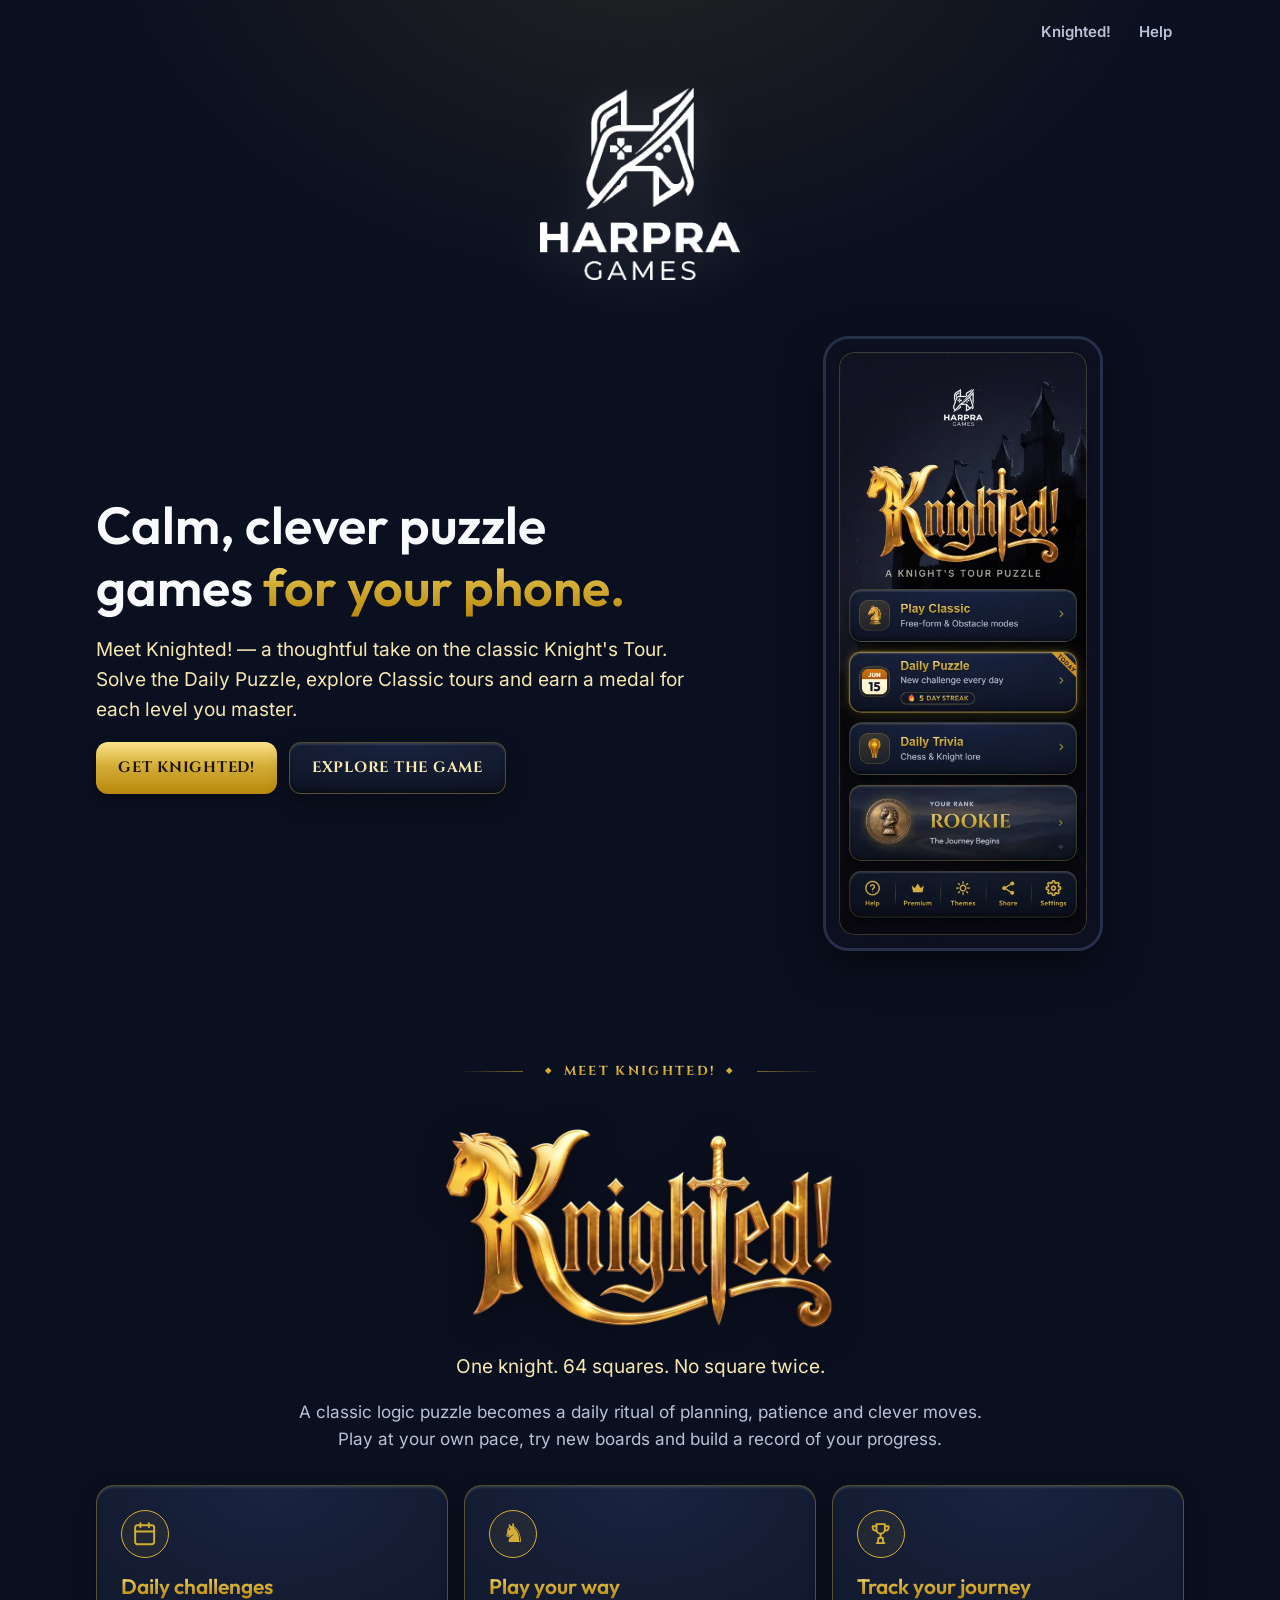
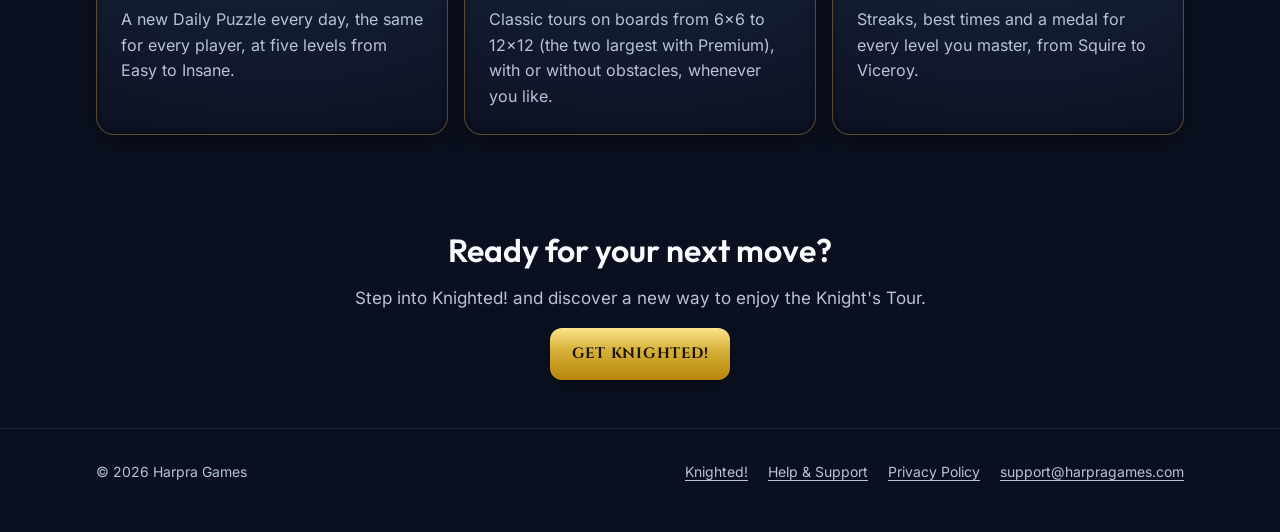
==== index.html @ 3e3107da "Polish: line icons instead of medal art; aligned steps, Viceroy medal; 'Coming soon to'; roomier Pre" ====
<!doctype html>
<html lang="en">
<head>
<meta charset="utf-8">
<meta name="viewport" content="width=device-width, initial-scale=1">
<title>Harpra Games — Calm, Clever Puzzle Games</title>
<meta name="description" content="Thoughtful puzzle games for your phone from Harpra Games, including Knighted!, a modern take on the classic Knight's Tour.">
<link rel="icon" href="/brand/harpra-icon-32.png" type="image/png" sizes="32x32">
<link rel="apple-touch-icon" href="/brand/harpra-icon-180.png">
<link rel="preload" href="/fonts/outfit-600-normal-latin.woff2" as="font" type="font/woff2" crossorigin>
<link rel="stylesheet" href="/site.css">
</head>
<body>
<header class="site-header">
    <div class="wrap header-home">
        <!-- No brand link here: the studio logo is the first thing on the page. -->
        <nav class="site-nav" aria-label="Main"><a href="/getknighted">Knighted!</a><a href="/knighted/support">Help</a></nav>
    </div>
</header>

<main>
    <!-- The Harpra Games logo, centred at the top as the app's splash shows
         it: fading up from 80% with a soft white glow (owner, 2026-10-24). -->
    <div class="studio-logo-wrap"><img class="studio-logo" src="/brand/harpra-logo.png" alt="Harpra Games" width="220" height="212"></div>

    <!-- ── Hero: the studio's promise, and its game ──────────────────── -->
    <section class="hero">
        <div class="wrap">
            <div class="hero-copy fade-up">
                <h1>Calm, clever puzzle games <span class="gold">for your phone.</span></h1>
                <p class="lede">Meet Knighted! — a thoughtful take on the classic Knight's Tour. Solve the Daily Puzzle, explore Classic tours and earn a medal for each level you master.</p>
                <div class="btn-row">
                    <a class="btn btn-primary" data-count="home-get-knighted" href="/getknighted">Get Knighted!</a>
                    <a class="btn btn-secondary" data-count="home-explore" href="/getknighted#game">Explore the game</a>
                </div>
            </div>
            <div class="hero-art">
                <img class="shot" src="/knighted/shots/shot-home.webp" alt="The Knighted! home screen: Play Classic, Daily Puzzle and Daily Trivia" width="480" height="1066">
            </div>
        </div>
    </section>

    <!-- ── The featured game ─────────────────────────────────────────── -->
    <section class="section" aria-labelledby="h-meet">
        <div class="wrap center">
            <h2 class="band" id="h-meet"><span>Meet Knighted!</span></h2>
            <img class="wordmark" src="/knighted/knighted-logo.webp" alt="Knighted!" width="420" height="232" loading="lazy">
            <p class="lede measure">One knight. 64 squares. No square twice.</p>
            <p class="measure muted">A classic logic puzzle becomes a daily ritual of planning, patience and clever moves. Play at your own pace, try new boards and build a record of your progress.</p>
            <div class="grid grid-3" style="margin-top: var(--s5); text-align: left;">
                <div class="card"><span class="perk-ico card-ico" aria-hidden="true"><svg viewBox="0 0 24 24"><rect x="3" y="4" width="18" height="18" rx="2" ry="2"/><line x1="16" y1="2" x2="16" y2="6"/><line x1="8" y1="2" x2="8" y2="6"/><line x1="3" y1="10" x2="21" y2="10"/></svg></span><h3 class="gold">Daily challenges</h3><p>A new Daily Puzzle every day, the same for every player, at five levels from Easy to Insane.</p></div>
                <div class="card"><span class="perk-ico card-ico glyph" aria-hidden="true">&#x265E;&#xFE0E;</span><h3 class="gold">Play your way</h3><p>Classic tours on boards from 6×6 to 12×12 (the two largest with Premium), with or without obstacles, whenever you like.</p></div>
                <div class="card"><span class="perk-ico card-ico" aria-hidden="true"><svg viewBox="0 0 24 24"><path d="M8 3h8v5a4 4 0 0 1-8 0z"/><path d="M8 5H4.5a3 3 0 0 0 3.6 4M16 5h3.5a3 3 0 0 1-3.6 4M12 12v4M8.5 21h7M10 16h4l.6 5H9.4z"/></svg></span><h3 class="gold">Track your journey</h3><p>Streaks, best times and a medal for every level you master, from Squire to Viceroy.</p></div>
            </div>
        </div>
    </section>

    <!-- ── Closing ───────────────────────────────────────────────────── -->
    <section class="section center" aria-labelledby="h-next">
        <div class="wrap">
            <h2 id="h-next">Ready for your next move?</h2>
            <p class="muted measure">Step into Knighted! and discover a new way to enjoy the Knight's Tour.</p>
            <div class="btn-row" style="justify-content: center;"><a class="btn btn-primary" data-count="home-get-knighted-bottom" href="/getknighted">Get Knighted!</a></div>
        </div>
    </section>
</main>

<footer class="site-footer">
    <div class="wrap">
        <span>© 2026 Harpra Games</span>
        <nav aria-label="Footer"><a href="/getknighted">Knighted!</a><a href="/knighted/support">Help &amp; Support</a><a href="/knighted/privacy">Privacy Policy</a><a href="mailto:support@harpragames.com">support@harpragames.com</a></nav>
    </div>
</footer>
<script src="/analytics.js"></script>
</body>
</html>
---- site.css ----
/* Harpra Games site — one stylesheet for every page.
 *
 * THE APP IS THE SOURCE OF TRUTH. Every token below was read off the running
 * Knighted! app (Royal Night theme, 2026-10-25): the navy, the gold metal
 * gradient its titles are lettered in, the Cinzel capitals of its section
 * bands, the pillow-faced cards with a thin gold edge, the gold Upgrade
 * button. Change the app's look and these follow; do not invent new ones.
 * Fonts are self-hosted (site/fonts, copied from public/fonts); nothing is
 * fetched from another site.
 */
@font-face { font-family: 'Inter';  src: url('/fonts/inter-400-normal-latin.woff2') format('woff2');  font-weight: 400; font-display: swap; }
@font-face { font-family: 'Inter';  src: url('/fonts/inter-600-normal-latin.woff2') format('woff2');  font-weight: 600; font-display: swap; }
@font-face { font-family: 'Outfit'; src: url('/fonts/outfit-600-normal-latin.woff2') format('woff2'); font-weight: 600; font-display: swap; }
@font-face { font-family: 'Cinzel'; src: url('/fonts/cinzel-700-normal-latin.woff2') format('woff2'); font-weight: 700; font-display: swap; }
@font-face { font-family: 'Allura'; src: url('/fonts/allura-400-normal-latin.woff2') format('woff2'); font-weight: 400; font-display: swap; }  /* the app's script captions */

:root {
    /* colour -- the app's dark theme */
    --color-background: #0b1020;                 /* --bg-color */
    --color-surface: radial-gradient(130% 120% at 50% 0%, #1a2340 0%, #121a2e 55%, #0b1020 100%); /* --pill-face */
    --color-surface-flat: #121a2e;
    --color-surface-raised: #1a2340;
    --color-primary: #d4af37;                    /* --accent-gold */
    --color-primary-hover: #fce38a;
    --gold-gradient: linear-gradient(180deg, #fce38a 0%, #d4af37 45%, #b8860b 100%); /* --logo-gradient */
    --color-text-primary: #f8fafc;
    --color-text-secondary: #b9c2d6;             /* --text-secondary */
    --color-text-cream: #f7e7b2;                 /* --text-primary (the app's warm lede colour) */
    --color-ink-on-gold: #1c1403;                /* --premium-buy-ink */
    --color-border: rgba(255, 255, 255, 0.08);
    --color-border-accent: rgba(212, 175, 55, 0.35); /* --home2-card-border */
    --color-focus: #fce38a;
    /* type */
    --font-body: 'Inter', system-ui, -apple-system, 'Segoe UI', Roboto, sans-serif;
    --font-head: 'Outfit', 'Inter', system-ui, sans-serif;
    --font-label: 'Cinzel', Georgia, serif;
    /* shape */
    --radius-card: 18px;
    --radius-panel: 16px;
    --radius-button: 12px;
    --shadow-card: inset 0 2px 2px rgba(255, 255, 255, 0.12), inset 0 -3px 5px rgba(0, 0, 0, 0.35), 0 8px 22px rgba(0, 0, 0, 0.35);
    --shadow-shot: 0 16px 40px rgba(0, 0, 0, 0.5);
    /* space (multiples of 4/8) */
    --s1: 4px; --s2: 8px; --s3: 16px; --s4: 24px; --s5: 32px; --s6: 48px; --s7: 64px; --s8: 96px;
    --content: 1120px;
    color-scheme: dark;
}

* { box-sizing: border-box; }
html { -webkit-text-size-adjust: 100%; }
html, body { margin: 0; }
body {
    background:
        radial-gradient(60% 34rem at 50% -6rem, rgba(212, 175, 55, 0.12), transparent 70%),
        var(--color-background);
    color: var(--color-text-primary);
    font: 400 17px/1.6 var(--font-body);
    min-height: 100vh;
    display: flex; flex-direction: column;
    overflow-x: clip;
}
img { max-width: 100%; height: auto; }
a { color: var(--color-primary-hover); text-underline-offset: 3px; }
a:hover { color: #fff3c4; }
:focus-visible { outline: 2px solid var(--color-focus); outline-offset: 3px; border-radius: 4px; }
.wrap { width: 100%; max-width: var(--content); margin: 0 auto; padding: 0 16px; }
.sr-only { position: absolute; width: 1px; height: 1px; overflow: hidden; clip: rect(0 0 0 0); white-space: nowrap; }
.hidden { display: none !important; }

/* ── Type ─────────────────────────────────────────────────────────────── */
h1, h2, h3 { font-family: var(--font-head); font-weight: 600; line-height: 1.2; margin: 0 0 var(--s3); }
h1 { font-size: clamp(32px, 7vw, 52px); }
h2 { font-size: clamp(24px, 4.6vw, 32px); }
h3 { font-size: clamp(18px, 3.4vw, 21px); }
p { margin: 0 0 var(--s3); }
.lede { font-size: clamp(17px, 2.6vw, 19px); color: var(--color-text-cream); }
.muted { color: var(--color-text-secondary); }
.small { font-size: 15px; }
/* Gold metal lettering, as the app's titles (background-clip: text). */
.gold { background: var(--gold-gradient); -webkit-background-clip: text; background-clip: text; color: transparent; -webkit-text-fill-color: transparent; }
/* The app's section band: Cinzel capitals between diamonds (— ◆ TEXT ◆ —). */
.band {
    display: flex; align-items: center; justify-content: center; gap: 12px;
    font: 700 13px/1.3 var(--font-label); letter-spacing: 0.18em; text-transform: uppercase;
    margin: 0 0 var(--s4);
}
.band span { background: var(--gold-gradient); -webkit-background-clip: text; background-clip: text; color: transparent; white-space: nowrap; }
.band::before, .band::after { content: ""; height: 1px; flex: 0 1 64px; min-width: 0; background: linear-gradient(90deg, transparent, rgba(212, 175, 55, 0.55)); }
.band::after { transform: scaleX(-1); }
.band span::before, .band span::after { content: "◆"; font-size: 8px; padding: 0 10px; vertical-align: 2px; }
.band.left { justify-content: flex-start; }
.band.left::before { display: none; }

/* ── Buttons ──────────────────────────────────────────────────────────── */
.btn {
    display: inline-flex; align-items: center; justify-content: center; gap: 10px;
    min-height: 52px; padding: 12px 22px; border-radius: var(--radius-button);
    font: 700 15px/1.2 var(--font-label); letter-spacing: 0.05em; text-transform: uppercase;
    text-decoration: none; cursor: pointer; transition: filter 0.15s ease, transform 0.15s ease, border-color 0.15s ease;
}
.btn-primary { background: var(--gold-gradient); color: var(--color-ink-on-gold); box-shadow: 0 3px 12px rgba(0, 0, 0, 0.4); }
.btn-primary:hover { color: var(--color-ink-on-gold); filter: brightness(1.07); }
.btn-primary:active { transform: translateY(1px); filter: brightness(0.95); }
.btn-secondary { background: var(--color-surface); color: var(--color-text-cream); border: 1px solid var(--color-border-accent); box-shadow: var(--shadow-card); }
.btn-secondary:hover { color: #fff3c4; border-color: rgba(212, 175, 55, 0.7); }
.btn-row { display: flex; flex-wrap: wrap; gap: 12px; }
.store-note { font-size: 14px; color: var(--color-text-secondary); margin: 10px 0 0; }

/* ── Header and footer ────────────────────────────────────────────────── */
.site-header .wrap { display: flex; align-items: center; justify-content: space-between; gap: 16px; min-height: 64px; }
.brand { display: inline-flex; align-items: center; gap: 10px; text-decoration: none; color: var(--color-text-primary); }
.brand img { width: 30px; height: 30px; border-radius: 7px; }
.brand span { font: 600 15px/1 var(--font-head); letter-spacing: 0.14em; text-transform: uppercase; }
.site-nav { display: flex; gap: 4px; }
.site-nav a { padding: 10px 12px; border-radius: 10px; color: var(--color-text-secondary); text-decoration: none; font-weight: 600; font-size: 15px; }
.site-nav a:hover, .site-nav a[aria-current="page"] { color: var(--color-text-cream); background: rgba(255, 255, 255, 0.04); }
.site-footer { margin-top: auto; border-top: 1px solid var(--color-border); padding: var(--s5) 0 var(--s6); font-size: 14px; color: var(--color-text-secondary); }
.site-footer .wrap { display: flex; flex-wrap: wrap; gap: 12px 28px; align-items: center; justify-content: space-between; }
.site-footer nav { display: flex; flex-wrap: wrap; gap: 8px 20px; }
.site-footer a { color: var(--color-text-secondary); }
.site-footer a:hover { color: var(--color-text-cream); }

/* ── Sections ─────────────────────────────────────────────────────────── */
main { flex: 1; }
.section { padding: var(--s6) 0; }
.section-tight { padding: var(--s5) 0; }
.center { text-align: center; }
.measure { max-width: 64ch; margin-left: auto; margin-right: auto; }

/* Hero: text and the app side by side on wide screens, stacked on phones. */
.hero { padding: var(--s5) 0 var(--s6); }
.hero .wrap { display: grid; gap: var(--s5); align-items: center; }
.hero-copy { text-align: center; }
.hero-copy .btn-row { justify-content: center; }
.hero-art { display: flex; justify-content: center; }
@media (min-width: 880px) {
    .hero { padding: var(--s6) 0 var(--s7); }
    .hero .wrap { grid-template-columns: 1.15fr 0.85fr; gap: var(--s6); }
    .hero-copy { text-align: left; }
    .hero-copy .btn-row { justify-content: flex-start; }
}
.eyebrow { font: 700 13px/1.3 var(--font-label); letter-spacing: 0.2em; text-transform: uppercase; color: var(--color-primary); margin: 0 0 var(--s3); }
.wordmark { display: block; width: min(100%, 420px); height: auto; margin: 0 auto var(--s3); filter: drop-shadow(0 6px 18px rgba(0, 0, 0, 0.45)); }
@media (min-width: 880px) { .hero-copy .wordmark { margin-left: 0; } }

/* Home: the Harpra Games logo as the app's splash shows it (index.html #splash-logo). */
.studio-logo-wrap { text-align: center; padding: var(--s4) 16px 0; }
.studio-logo {
    display: inline-block; width: 200px; max-width: 52vw; height: auto;
    filter: drop-shadow(0 10px 25px rgba(255, 255, 255, 0.15));
    animation: studio-in 1.2s cubic-bezier(0.25, 1, 0.5, 1) both;
}
@keyframes studio-in { from { opacity: 0; transform: scale(0.8); } to { opacity: 1; transform: none; } }

/* A screenshot from the app, in a quiet phone-shaped frame. */
.shot { display: block; border-radius: 26px; border: 3px solid #26304a; box-shadow: var(--shadow-shot); background: #0b1020; }
.hero-art .shot { width: min(78vw, 320px); }
@media (min-width: 880px) { .hero-art .shot { width: 280px; } }
.site-header .header-home { justify-content: flex-end; }

/* Cards: the app's pillow face with a thin gold edge. */
.card { background: var(--color-surface); border: 1px solid var(--color-border-accent); border-radius: var(--radius-card); box-shadow: var(--shadow-card); padding: var(--s4); }
.grid { display: grid; gap: var(--s3); }
@media (min-width: 720px) { .grid-2 { grid-template-columns: repeat(2, 1fr); } .grid-3 { grid-template-columns: repeat(3, 1fr); } .grid-4 { grid-template-columns: repeat(4, 1fr); } }
.card h3 { margin-bottom: var(--s2); }
.card p { color: var(--color-text-secondary); margin: 0; font-size: 16px; }
/* Card icons: the app's gold-ringed line icons (as on its Premium tiles), not medal art. */
.card .card-ico { margin-bottom: var(--s3); }
.perk-ico.glyph { font: 26px/1 sans-serif; padding-bottom: 2px; }

/* The swipeable row of screenshots. */
.gallery {
    display: flex; gap: 20px; overflow-x: auto; scroll-snap-type: x mandatory; overscroll-behavior-x: contain;
    padding: 8px 16px 20px; margin: 0 -16px; scrollbar-width: thin; scrollbar-color: rgba(212, 175, 55, 0.4) transparent;
}
.gallery figure { flex: 0 0 min(64vw, 230px); margin: 0; scroll-snap-align: center; }
.gallery figcaption { margin-top: 12px; font-size: 15px; color: var(--color-text-secondary); text-align: center; }
.gallery figcaption strong { display: block; color: var(--color-text-cream); font-weight: 600; }
.gallery-hint { text-align: center; font-size: 14px; color: var(--color-text-secondary); margin: 0; }
/* Wide screens: all six in one row, no scrolling. */
@media (min-width: 1100px) { .gallery { display: grid; grid-template-columns: repeat(6, 1fr); gap: 16px; overflow: visible; margin: 0; padding: 8px 0 20px; } .gallery-hint { display: none; } }

/* How it works: three steps, each with a real board. */
.steps { counter-reset: step; }
.step { text-align: center; }
/* Every step picture sits in the same frame, so the three headings line up. */
.step-art { height: clamp(220px, 72vw, 280px); display: flex; align-items: center; justify-content: center; margin-bottom: var(--s3); }
.step-art img { height: 100%; width: auto; aspect-ratio: 1; border-radius: 14px; box-shadow: var(--shadow-shot); display: block; }
.step-art img.step-medal { height: 80%; border-radius: 0; box-shadow: none; filter: drop-shadow(0 10px 22px rgba(0, 0, 0, 0.55)); }
.step h3::before { counter-increment: step; content: counter(step); display: inline-grid; place-items: center; width: 30px; height: 30px; margin-right: 10px; border-radius: 50%; font: 700 15px/1 var(--font-label); color: var(--color-ink-on-gold); background: var(--gold-gradient); vertical-align: 3px; }

/* Medals: the app's art, one per level. */
.medals { display: grid; grid-template-columns: repeat(5, 1fr); gap: var(--s2); list-style: none; padding: 0; margin: 0 auto; max-width: 760px; }
.medals li { text-align: center; }
/* Every medal in the same square box, so the names line up whatever the art's shape. */
.medals img { width: 100%; max-width: 104px; aspect-ratio: 1; object-fit: contain; filter: drop-shadow(0 6px 14px rgba(0, 0, 0, 0.5)); }
.medals strong { display: block; font: 700 clamp(11px, 2.4vw, 15px)/1.2 var(--font-label); letter-spacing: 0.04em; color: var(--color-text-cream); margin-top: 6px; }
.medals span { display: block; font-size: clamp(11px, 2.4vw, 14px); color: var(--color-text-secondary); }
.medals .prem { color: var(--color-primary); font-size: 11px; font-weight: 600; letter-spacing: 0.08em; text-transform: uppercase; }

/* Themes: the same board in all eight. */
.themes { list-style: none; padding: 0; margin: 0; display: grid; grid-template-columns: repeat(2, 1fr); gap: var(--s3); }
@media (min-width: 640px) { .themes { grid-template-columns: repeat(4, 1fr); } }
.themes li { position: relative; text-align: center; }
.themes img { display: block; width: 100%; border-radius: 12px; box-shadow: 0 8px 22px rgba(0, 0, 0, 0.45); }
.themes span { display: block; margin-top: 8px; font-size: 14px; color: var(--color-text-secondary); }
.themes li.pro::after {
    content: "PREMIUM"; position: absolute; top: 6px; right: 6px; padding: 2px 7px; border-radius: 6px;
    font: 700 10px/1.6 var(--font-body); letter-spacing: 0.12em; color: var(--color-ink-on-gold); background: var(--gold-gradient);
}

/* Premium: the app's Premium screen (style.css .premium-*): the wordmark with
   a script caption, the lede, YOURS FOREVER, a sunken well of perk tiles
   (gold-ringed line icons, Cinzel titles, hairlines between columns) and the
   one-time-purchase card. */
.premium-screen { max-width: 860px; margin: 0 auto; padding: var(--s6) var(--s3) var(--s5); text-align: center; }
.premium-head img { width: min(60vw, 240px); height: auto; display: block; margin: 0 auto; filter: drop-shadow(0 6px 16px rgba(0, 0, 0, 0.45)); }
.script-caption { display: flex; align-items: center; justify-content: center; gap: 10px; margin: 0 0 var(--s4); font-weight: 400; }
.script-caption::before, .script-caption::after { content: ""; height: 1px; width: 44px; background: linear-gradient(90deg, transparent, rgba(212, 175, 55, 0.6)); }
.script-caption::after { transform: scaleX(-1); }
.script-caption .script {
    font: 400 clamp(32px, 7vw, 40px)/1.15 'Allura', cursive;
    background: var(--gold-gradient); -webkit-background-clip: text; background-clip: text; color: transparent;
    padding: 0 6px;
}
.script-caption .script::before, .script-caption .script::after { content: "◆"; font: 9px/1 var(--font-body); vertical-align: 6px; padding: 0 8px; }
/* .premium-screen is also a .card, whose generic "p { margin: 0; grey }" rule would
   otherwise flatten this spacing and colour. */
.premium-screen .premium-lede { font: 600 clamp(18px, 3.4vw, 21px)/1.3 var(--font-head); color: var(--color-text-cream); margin: 0 0 var(--s3); }
.premium-screen .premium-forever { margin: 0 0 var(--s5); }
.perk-grid {
    list-style: none; margin: 0 0 var(--s5); padding: 18px 8px;
    display: grid; grid-template-columns: repeat(2, 1fr); row-gap: 22px;
    background: rgba(247, 231, 178, 0.06); border: 1px solid rgba(247, 231, 178, 0.38); border-radius: 16px;
}
@media (min-width: 360px) { .perk-grid { grid-template-columns: repeat(3, 1fr); padding: 18px 2px; } .perk-grid li { padding: 0 6px; } .perk-grid strong { font-size: 12px; } .perk-grid li > span:last-child { font-size: 12.5px; } }
@media (min-width: 760px) { .perk-grid { grid-template-columns: repeat(4, 1fr); padding: 22px 8px; } .perk-grid li { padding: 0 10px; } .perk-grid strong { font-size: 13px; } .perk-grid li > span:last-child { font-size: 13px; } }
.perk-grid li { display: flex; flex-direction: column; align-items: center; gap: 6px; padding: 0 10px; }
@media (min-width: 760px) { .perk-grid li:not(:nth-child(4n)) { border-right: 1px solid rgba(212, 175, 55, 0.18); } }
.perk-ico {
    display: grid; place-items: center; width: 48px; height: 48px; border-radius: 50%;
    border: 1.5px solid var(--color-primary); color: var(--color-primary); background: rgba(212, 175, 55, 0.07);
}
.perk-ico svg { width: 55%; height: 55%; fill: none; stroke: currentColor; stroke-width: 1.8; stroke-linecap: round; stroke-linejoin: round; }
.perk-ico svg.fill { fill: currentColor; stroke-width: 1; }
.perk-grid strong { font: 700 13px/1.25 var(--font-label); letter-spacing: 0.02em; color: var(--color-text-cream); min-height: 2.5em; display: flex; align-items: flex-start; justify-content: center; }
.perk-grid li > span:last-child { font-size: 13px; line-height: 1.35; color: var(--color-text-secondary); }
.premium-offer { max-width: 560px; margin: 0 auto var(--s4); padding: var(--s3) var(--s4); border-radius: 16px; border: 1px solid rgba(212, 175, 55, 0.32); background: rgba(255, 255, 255, 0.035); }
.premium-offer p { margin: 0; color: var(--color-text-secondary); font-size: 15px; }
.premium-offer .offer-head { display: flex; align-items: center; justify-content: center; gap: 12px; margin-bottom: 8px; }
.premium-offer .offer-head::before, .premium-offer .offer-head::after { content: ""; height: 1px; width: 28px; background: rgba(212, 175, 55, 0.6); }
.premium-offer .offer-head span { font: 700 15px/1.3 var(--font-label); letter-spacing: 0.08em; text-transform: uppercase; background: var(--gold-gradient); -webkit-background-clip: text; background-clip: text; color: transparent; }
.premium-screen .premium-free { margin: 0; font-size: 14px; color: var(--color-text-secondary); }

/* Store badges. Google Play: Google's official badge, unaltered
   (knighted/google-play-badge.svg, from its Partner Marketing Hub; at least
   28px tall, on a plain background). App Store: Apple allows its badge only
   once the app is live, so until then a plain button of the same size and
   shape says "Coming soon" -- no Apple artwork. */
.store-badge { display: inline-block; line-height: 0; border-radius: 9px; }
.store-badge img { height: 56px; width: auto; }
.store-soon {
    display: inline-flex; flex-direction: column-reverse; justify-content: center; align-items: flex-start;
    height: 56px; padding: 0 18px; border-radius: 9px; border: 1px solid #a6a6a6; background: #000;
    color: #c9c9c9; font: 600 11px/1.2 var(--font-body); letter-spacing: 0.06em; text-transform: uppercase; text-decoration: none;
}
.store-soon span { color: #fff; font: 600 21px/1.15 var(--font-body); letter-spacing: 0; text-transform: none; }
.is-soon { cursor: default; pointer-events: none; opacity: 0.8; }
.btn-row:has(.store-badge) { align-items: center; }
.site-footer .legal { flex-basis: 100%; margin: 0; font-size: 12px; color: #8a93a8; }

/* The iPhone "coming soon" panel (store chooser, until the App Store link exists). */
.soon-panel { margin: 0 auto; max-width: 460px; padding: var(--s4); text-align: center; }
.hero-copy .soon-panel { margin-left: auto; margin-right: auto; }
@media (min-width: 880px) { .hero-copy .soon-panel { margin-left: 0; } }
.soon-panel .soon-title { font: 600 clamp(24px, 5vw, 30px)/1.2 var(--font-head); margin: 4px 0 8px; }
.soon-panel p { color: var(--color-text-secondary); margin: 0 0 12px; }
.soon-panel .soon-android { font-size: 15px; margin: 0; }

/* Long-form pages (Help, Privacy): reading comfort first. */
.doc { max-width: 72ch; margin: 0 auto; padding: var(--s5) 16px var(--s6); }
.doc .doc-head { text-align: center; margin-bottom: var(--s5); }
.doc .doc-head img { width: 200px; margin: 0 auto var(--s3); display: block; }
.doc h2 { font-size: clamp(20px, 3.6vw, 24px); margin-top: var(--s5); }
.doc p, .doc li { color: #e2e8f0; }
.doc .meta { color: var(--color-text-secondary); font-size: 15px; }
.doc .band { font-size: 13px; margin-top: 0; }
.doc ul { padding-left: 1.2em; }
.doc li { margin-bottom: 6px; }

/* Help: How to play, with the app's Knight Move diagram (Guide, .gd-board;
   dark-theme colours: --diagram-ground, --square-light/-dark, --played-bg,
   --diagram-move-ink, the gold L). */
.howto { margin-bottom: var(--s5); padding: var(--s4) var(--s3); }
.howto-grid { display: grid; gap: var(--s4); align-items: center; }
@media (min-width: 620px) { .howto-grid { grid-template-columns: 220px 1fr; } }
.knight-demo { width: 100%; max-width: 220px; margin: 0 auto; display: block; border-radius: 10px; overflow: hidden; }
.kd-ground { fill: #0b1020; }
.kd-light rect { fill: rgba(255, 255, 255, 0.08); }
.kd-dark rect { fill: rgba(0, 0, 0, 0.2); }
.kd-played { fill: #484CD8; }
.kd-num text { fill: #22c55e; font: 800 9px var(--font-head); text-anchor: middle; dominant-baseline: central; }
.kd-path { fill: none; stroke: var(--color-primary); stroke-width: 2.6; stroke-linecap: round; stroke-linejoin: round; stroke-dasharray: 38; }
.kd-tip { fill: var(--color-primary); }
.kd-knight { fill: #fce38a; font-size: 20px; text-anchor: middle; dominant-baseline: central; font-family: sans-serif; }
@media (prefers-reduced-motion: no-preference) {
    /* One 5 s loop: the L draws itself, then the knight jumps along it to a
       green square, rests, and goes home. */
    .kd-path { animation: kd-draw 5s ease-in-out infinite; }
    .kd-tip { animation: kd-tip 5s ease-in-out infinite; }
    .kd-knight { animation: kd-jump 5s ease-in-out infinite; }
}
@keyframes kd-draw { 0%, 4% { stroke-dashoffset: 38; } 22%, 86% { stroke-dashoffset: 0; } 94%, 100% { stroke-dashoffset: 38; } }
@keyframes kd-tip { 0%, 20% { opacity: 0; } 26%, 86% { opacity: 1; } 94%, 100% { opacity: 0; } }
@keyframes kd-jump {
    0%, 30% { transform: translate(0, 0); }
    48% { transform: translate(0, -40px); }
    58%, 86% { transform: translate(20px, -40px); }
    94%, 100% { transform: translate(0, 0); }
}
.howto-tiles { list-style: none; padding: 0; margin: 0; display: grid; gap: 14px; }
.howto-tiles li { color: var(--color-text-secondary); font-size: 16px; }
.howto-tiles strong { display: block; font: 700 13px/1.4 var(--font-label); letter-spacing: 0.14em; text-transform: uppercase; color: var(--color-primary); }
.howto-tiles b { color: var(--color-text-cream); }

/* FAQ accordions (native <details>: keyboard and touch for free). */
.faq-group { margin-bottom: var(--s5); }
.faq-group > h2 { font: 700 14px/1.3 var(--font-label); letter-spacing: 0.16em; text-transform: uppercase; color: var(--color-primary); margin: 0 0 var(--s3); }
.faq details { border: 1px solid var(--color-border-accent); border-radius: var(--radius-panel); background: var(--color-surface); margin-bottom: 10px; }
.faq summary { cursor: pointer; list-style: none; padding: 16px 48px 16px 18px; font-weight: 600; color: var(--color-text-cream); position: relative; }
.faq summary::-webkit-details-marker { display: none; }
.faq summary::after { content: "+"; position: absolute; right: 18px; top: 50%; transform: translateY(-50%); font: 600 22px/1 var(--font-head); color: var(--color-primary); }
.faq details[open] summary::after { content: "–"; }
.faq .answer { padding: 0 18px 16px; }
.faq .answer p { color: var(--color-text-secondary); font-size: 16px; }
.faq .answer p:last-child { margin-bottom: 0; }
.callout { border-left: 3px solid var(--color-primary); padding: 4px 0 4px 14px; color: var(--color-text-cream) !important; }

/* ── Motion: subtle, and none for anyone who asks for none ───────────── */
.fade-up { animation: fade-up 0.8s ease both; }
@keyframes fade-up { from { opacity: 0; transform: translateY(10px); } to { opacity: 1; transform: none; } }
@media (prefers-reduced-motion: reduce) { *, *::before, *::after { animation: none !important; transition: none !important; } }
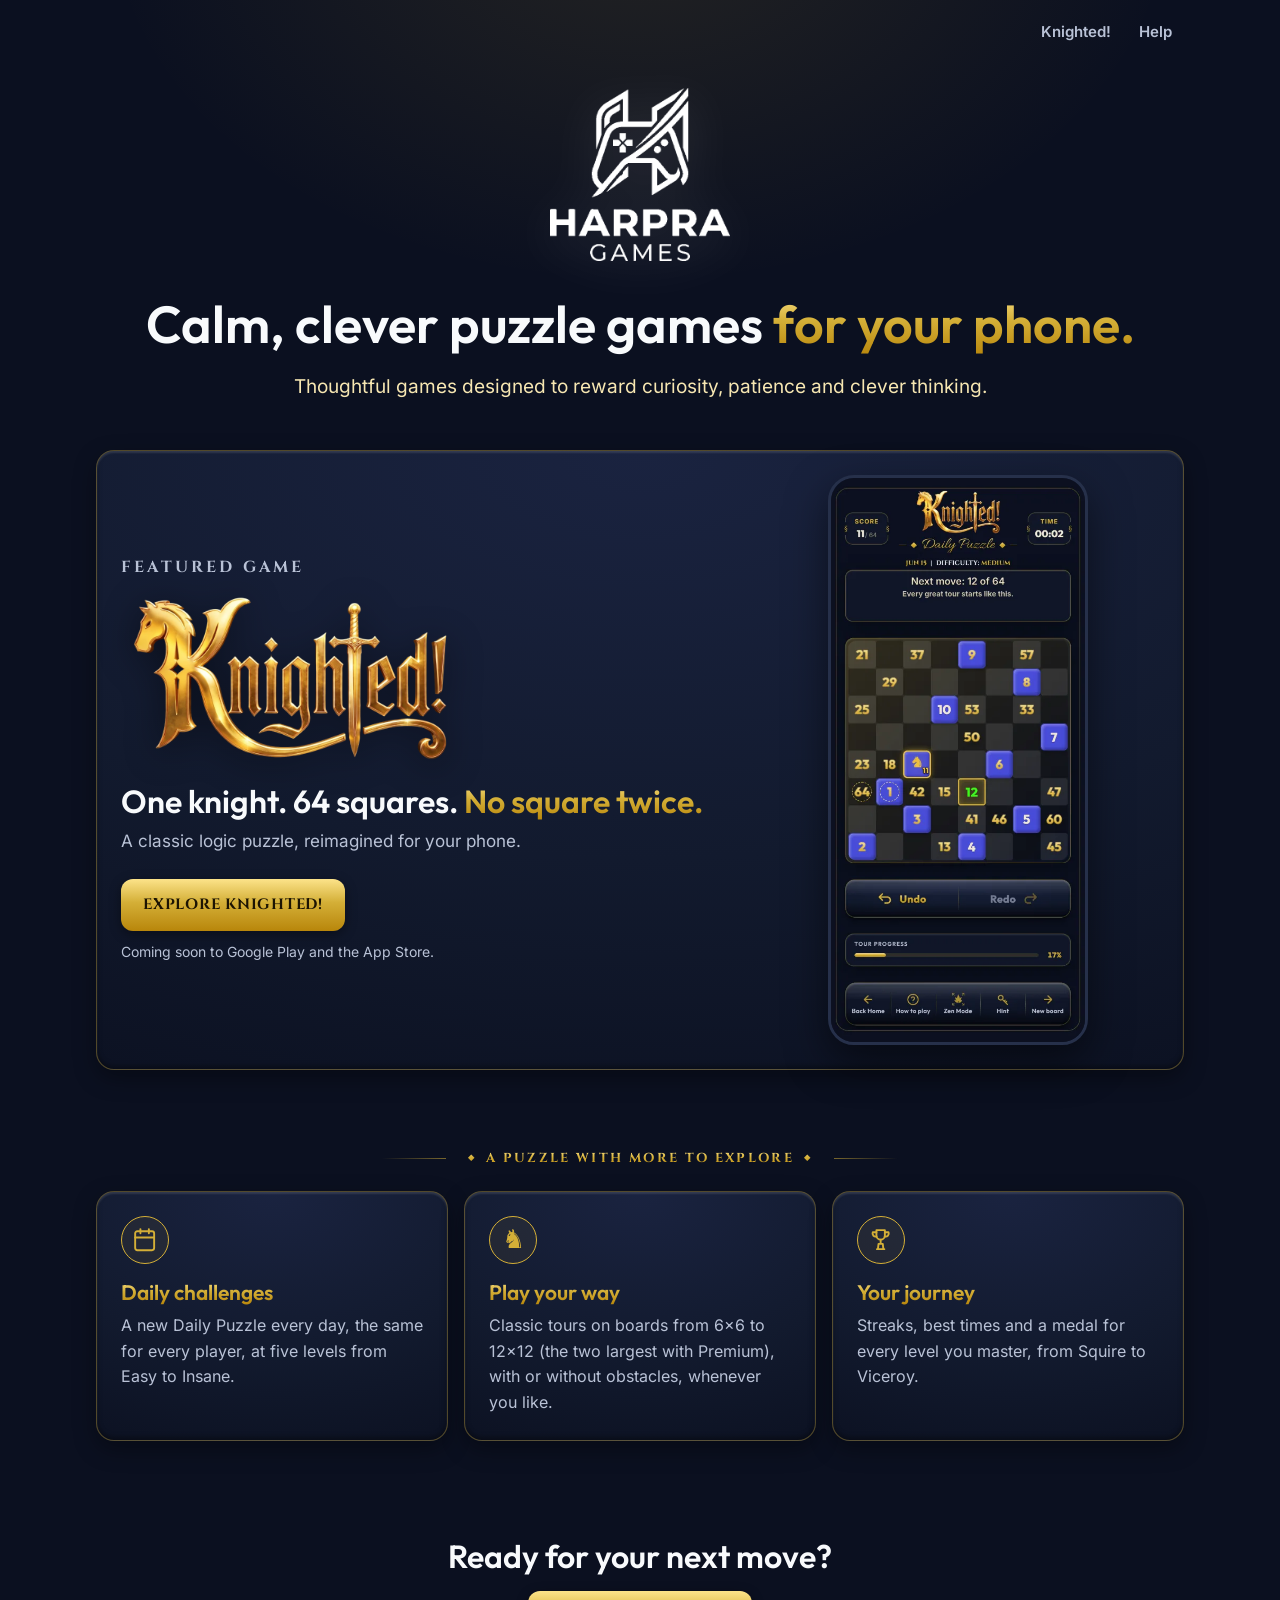
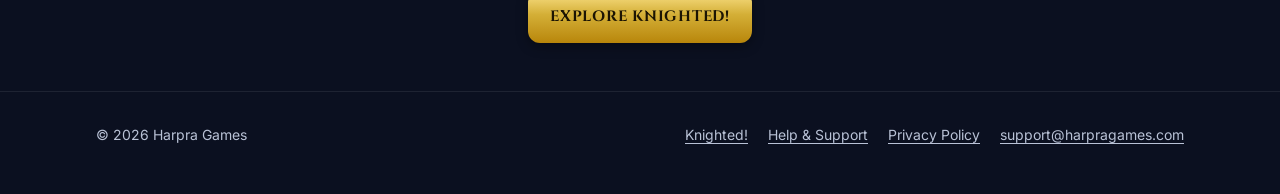
==== commit 17da67c2: "Home: one job per section -- the studio, Knighted! featured once, why it's fun, the invitation" ====
--- a/index.html
+++ b/index.html
@@ -11,56 +11,71 @@
 <link rel="stylesheet" href="/site.css">
 </head>
 <body>
+<!--
+  THE HOME PAGE, ONE JOB PER SECTION (designer's layout, 2026-10-25):
+    1. the studio -- who Harpra Games is (logo, promise, philosophy);
+    2. the featured game -- Knighted!, introduced once, with its screenshot;
+    3. why it's fun -- three cards;
+    4. the invitation.
+  The detailed selling lives on /getknighted. Keep it that way: no new content
+  here, only a clearer purpose for what is here.
+-->
 <header class="site-header">
     <div class="wrap header-home">
-        <!-- No brand link here: the studio logo is the first thing on the page. -->
+        <!-- No brand link here: the studio logo opens the page. -->
         <nav class="site-nav" aria-label="Main"><a href="/getknighted">Knighted!</a><a href="/knighted/support">Help</a></nav>
     </div>
 </header>
 
 <main>
-    <!-- The Harpra Games logo, centred at the top as the app's splash shows
-         it: fading up from 80% with a soft white glow (owner, 2026-10-24). -->
-    <div class="studio-logo-wrap"><img class="studio-logo" src="/brand/harpra-logo.png" alt="Harpra Games" width="220" height="212"></div>
+    <!-- ── 1. The studio ──────────────────────────────────────────────
+         The logo, as the app's splash shows it (fading up from 80% with a
+         soft white glow), introduced together with the promise it makes. -->
+    <section class="studio" aria-labelledby="h-studio">
+        <div class="wrap center">
+            <img class="studio-logo" src="/brand/harpra-logo.png" alt="Harpra Games" width="220" height="212">
+            <h1 id="h-studio" class="fade-up">Calm, clever puzzle games <span class="gold">for your phone.</span></h1>
+            <p class="lede measure fade-up">Thoughtful games designed to reward curiosity, patience and clever thinking.</p>
+        </div>
+    </section>
 
-    <!-- ── Hero: the studio's promise, and its game ──────────────────── -->
-    <section class="hero">
+    <!-- ── 2. The featured game ───────────────────────────────────────── -->
+    <section class="featured" aria-labelledby="h-featured">
         <div class="wrap">
-            <div class="hero-copy fade-up">
-                <h1>Calm, clever puzzle games <span class="gold">for your phone.</span></h1>
-                <p class="lede">Meet Knighted! — a thoughtful take on the classic Knight's Tour. Solve the Daily Puzzle, explore Classic tours and earn a medal for each level you master.</p>
-                <div class="btn-row">
-                    <a class="btn btn-primary" data-count="home-get-knighted" href="/getknighted">Get Knighted!</a>
-                    <a class="btn btn-secondary" data-count="home-explore" href="/getknighted#game">Explore the game</a>
+            <div class="featured-card card">
+                <div class="featured-copy">
+                    <p class="eyebrow" id="h-featured">Featured game</p>
+                    <img class="wordmark" src="/knighted/knighted-logo.webp" alt="Knighted!" width="420" height="232">
+                    <p class="featured-tag">One knight. 64 squares. <span class="gold">No square twice.</span></p>
+                    <p class="muted">A classic logic puzzle, reimagined for your phone.</p>
+                    <div class="btn-row"><a class="btn btn-primary" data-count="home-explore-knighted" href="/getknighted">Explore Knighted!</a></div>
+                    <!-- AT LAUNCH: say where it is live (site/README.md). -->
+                    <p class="store-note">Coming soon to Google Play and the App Store.</p>
                 </div>
-            </div>
-            <div class="hero-art">
-                <img class="shot" src="/knighted/shots/shot-home.webp" alt="The Knighted! home screen: Play Classic, Daily Puzzle and Daily Trivia" width="480" height="1066">
+                <div class="featured-art">
+                    <img class="shot" src="/knighted/shots/shot-daily.webp" alt="A Daily Puzzle in Knighted!: the knight on an 8 by 8 board of numbered squares" width="480" height="1066">
+                </div>
             </div>
         </div>
     </section>
 
-    <!-- ── The featured game ─────────────────────────────────────────── -->
-    <section class="section" aria-labelledby="h-meet">
-        <div class="wrap center">
-            <h2 class="band" id="h-meet"><span>Meet Knighted!</span></h2>
-            <img class="wordmark" src="/knighted/knighted-logo.webp" alt="Knighted!" width="420" height="232" loading="lazy">
-            <p class="lede measure">One knight. 64 squares. No square twice.</p>
-            <p class="measure muted">A classic logic puzzle becomes a daily ritual of planning, patience and clever moves. Play at your own pace, try new boards and build a record of your progress.</p>
-            <div class="grid grid-3" style="margin-top: var(--s5); text-align: left;">
+    <!-- ── 3. Why it's fun ────────────────────────────────────────────── -->
+    <section class="section" aria-labelledby="h-more">
+        <div class="wrap">
+            <h2 class="band" id="h-more"><span>A puzzle with more to explore</span></h2>
+            <div class="grid grid-3">
                 <div class="card"><span class="perk-ico card-ico" aria-hidden="true"><svg viewBox="0 0 24 24"><rect x="3" y="4" width="18" height="18" rx="2" ry="2"/><line x1="16" y1="2" x2="16" y2="6"/><line x1="8" y1="2" x2="8" y2="6"/><line x1="3" y1="10" x2="21" y2="10"/></svg></span><h3 class="gold">Daily challenges</h3><p>A new Daily Puzzle every day, the same for every player, at five levels from Easy to Insane.</p></div>
                 <div class="card"><span class="perk-ico card-ico glyph" aria-hidden="true">&#x265E;&#xFE0E;</span><h3 class="gold">Play your way</h3><p>Classic tours on boards from 6×6 to 12×12 (the two largest with Premium), with or without obstacles, whenever you like.</p></div>
-                <div class="card"><span class="perk-ico card-ico" aria-hidden="true"><svg viewBox="0 0 24 24"><path d="M8 3h8v5a4 4 0 0 1-8 0z"/><path d="M8 5H4.5a3 3 0 0 0 3.6 4M16 5h3.5a3 3 0 0 1-3.6 4M12 12v4M8.5 21h7M10 16h4l.6 5H9.4z"/></svg></span><h3 class="gold">Track your journey</h3><p>Streaks, best times and a medal for every level you master, from Squire to Viceroy.</p></div>
+                <div class="card"><span class="perk-ico card-ico" aria-hidden="true"><svg viewBox="0 0 24 24"><path d="M8 3h8v5a4 4 0 0 1-8 0z"/><path d="M8 5H4.5a3 3 0 0 0 3.6 4M16 5h3.5a3 3 0 0 1-3.6 4M12 12v4M8.5 21h7M10 16h4l.6 5H9.4z"/></svg></span><h3 class="gold">Your journey</h3><p>Streaks, best times and a medal for every level you master, from Squire to Viceroy.</p></div>
             </div>
         </div>
     </section>
 
-    <!-- ── Closing ───────────────────────────────────────────────────── -->
+    <!-- ── 4. The invitation ──────────────────────────────────────────── -->
     <section class="section center" aria-labelledby="h-next">
         <div class="wrap">
             <h2 id="h-next">Ready for your next move?</h2>
-            <p class="muted measure">Step into Knighted! and discover a new way to enjoy the Knight's Tour.</p>
-            <div class="btn-row" style="justify-content: center;"><a class="btn btn-primary" data-count="home-get-knighted-bottom" href="/getknighted">Get Knighted!</a></div>
+            <div class="btn-row" style="justify-content: center;"><a class="btn btn-primary" data-count="home-explore-knighted-bottom" href="/getknighted">Explore Knighted!</a></div>
         </div>
     </section>
 </main>
--- a/site.css
+++ b/site.css
@@ -143,14 +143,34 @@
 .wordmark { display: block; width: min(100%, 420px); height: auto; margin: 0 auto var(--s3); filter: drop-shadow(0 6px 18px rgba(0, 0, 0, 0.45)); }
 @media (min-width: 880px) { .hero-copy .wordmark { margin-left: 0; } }
 
-/* Home: the Harpra Games logo as the app's splash shows it (index.html #splash-logo). */
-.studio-logo-wrap { text-align: center; padding: var(--s4) 16px 0; }
+/* Home 1 -- the studio: the Harpra Games logo as the app's splash shows it
+   (index.html #splash-logo), with the promise and the philosophy beneath it. */
+.studio { padding: var(--s4) 0 var(--s6); }
+.studio h1 { margin: var(--s4) 0 var(--s3); }
+.studio .lede { margin-bottom: 0; }
 .studio-logo {
-    display: inline-block; width: 200px; max-width: 52vw; height: auto;
+    display: inline-block; width: 180px; max-width: 46vw; height: auto;
     filter: drop-shadow(0 10px 25px rgba(255, 255, 255, 0.15));
     animation: studio-in 1.2s cubic-bezier(0.25, 1, 0.5, 1) both;
 }
 @keyframes studio-in { from { opacity: 0; transform: scale(0.8); } to { opacity: 1; transform: none; } }
+
+/* Home 2 -- the featured game: Knighted!, introduced once, beside its board. */
+.featured { padding-bottom: var(--s5); }
+.featured-card { display: grid; gap: var(--s5); align-items: center; padding: var(--s5) var(--s4); text-align: center; }
+.featured-copy .wordmark { width: min(100%, 340px); margin: 0 auto var(--s3); }
+/* .featured-card is a .card too, whose generic paragraph rule would shrink these. */
+.featured-card .featured-tag { font: 600 clamp(22px, 3.6vw, 32px)/1.2 var(--font-head); color: var(--color-text-primary); margin: 0 0 var(--s2); }
+.featured-card .featured-copy > p.muted { font-size: 17px; }
+.featured-card .store-note { font-size: 14px; margin-top: 10px; }
+.featured-copy .btn-row { justify-content: center; margin-top: var(--s4); }
+.featured-art { display: flex; justify-content: center; }
+.featured-art .shot { width: min(70vw, 260px); }
+@media (min-width: 880px) {
+    .featured-card { grid-template-columns: 1.2fr 0.8fr; padding: var(--s6); text-align: left; }
+    .featured-copy .wordmark { margin-left: 0; }
+    .featured-copy .btn-row { justify-content: flex-start; }
+}
 
 /* A screenshot from the app, in a quiet phone-shaped frame. */
 .shot { display: block; border-radius: 26px; border: 3px solid #26304a; box-shadow: var(--shadow-shot); background: #0b1020; }
@@ -179,6 +199,12 @@
 .gallery-hint { text-align: center; font-size: 14px; color: var(--color-text-secondary); margin: 0; }
 /* Wide screens: all six in one row, no scrolling. */
 @media (min-width: 1100px) { .gallery { display: grid; grid-template-columns: repeat(6, 1fr); gap: 16px; overflow: visible; margin: 0; padding: 8px 0 20px; } .gallery-hint { display: none; } }
+
+/* Tap a screenshot to see it larger. */
+.lightbox { padding: 0; border: none; background: transparent; max-width: 94vw; max-height: 94vh; overflow: visible; }
+.lightbox::backdrop { background: rgba(5, 8, 18, 0.88); }
+.lightbox img { display: block; max-width: 92vw; max-height: 90vh; width: auto; height: auto; border-radius: 22px; border: 3px solid #26304a; box-shadow: var(--shadow-shot); }
+.lightbox-close { position: absolute; top: -14px; right: -14px; width: 40px; height: 40px; border-radius: 50%; border: 1px solid var(--color-border-accent); background: var(--color-surface-raised); color: var(--color-text-cream); font: 600 24px/1 var(--font-head); cursor: pointer; }
 
 /* How it works: three steps, each with a real board. */
 .steps { counter-reset: step; }
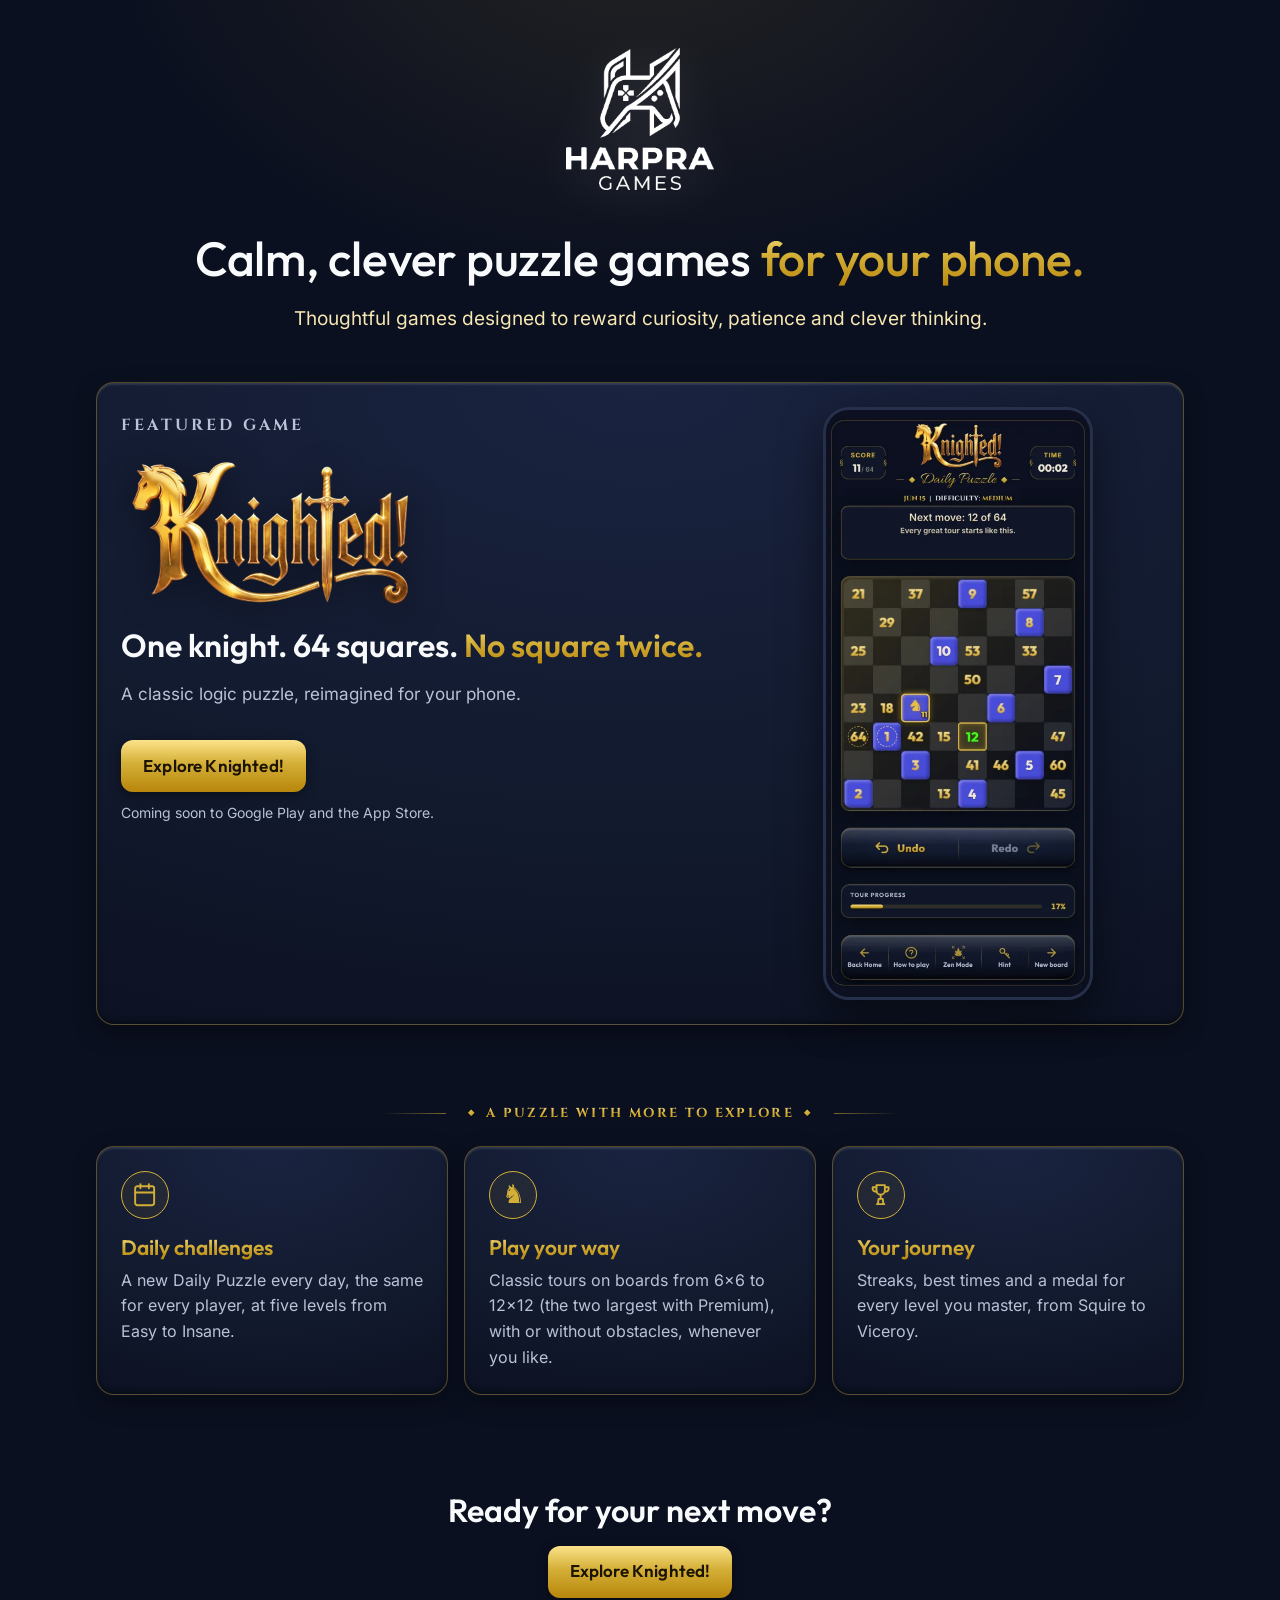
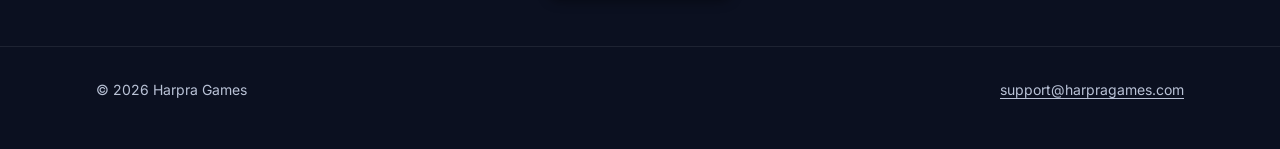
==== commit 1c68be72: "Studio pages carry no Knighted! links in header or footer" ====
--- a/index.html
+++ b/index.html
@@ -20,12 +20,9 @@
   The detailed selling lives on /getknighted. Keep it that way: no new content
   here, only a clearer purpose for what is here.
 -->
-<header class="site-header">
-    <div class="wrap header-home">
-        <!-- No brand link here: the studio logo opens the page. -->
-        <nav class="site-nav" aria-label="Main"><a href="/getknighted">Knighted!</a><a href="/knighted/support">Help</a></nav>
-    </div>
-</header>
+<!-- THE STUDIO PAGE CARRIES NO GAME LINKS in header or footer (owner, 2026-10-25):
+     everything about Knighted! -- its page, Help, its privacy policy -- is reached
+     through the featured card and lives on the Knighted! pages. -->
 
 <main>
     <!-- ── 1. The studio ──────────────────────────────────────────────
@@ -83,7 +80,7 @@
 <footer class="site-footer">
     <div class="wrap">
         <span>© 2026 Harpra Games</span>
-        <nav aria-label="Footer"><a href="/getknighted">Knighted!</a><a href="/knighted/support">Help &amp; Support</a><a href="/knighted/privacy">Privacy Policy</a><a href="mailto:support@harpragames.com">support@harpragames.com</a></nav>
+        <nav aria-label="Footer"><a href="mailto:support@harpragames.com">support@harpragames.com</a></nav>
     </div>
 </footer>
 <script src="/analytics.js"></script>
--- a/site.css
+++ b/site.css
@@ -10,6 +10,7 @@
  */
 @font-face { font-family: 'Inter';  src: url('/fonts/inter-400-normal-latin.woff2') format('woff2');  font-weight: 400; font-display: swap; }
 @font-face { font-family: 'Inter';  src: url('/fonts/inter-600-normal-latin.woff2') format('woff2');  font-weight: 600; font-display: swap; }
+@font-face { font-family: 'Outfit'; src: url('/fonts/outfit-500-normal-latin.woff2') format('woff2'); font-weight: 500; font-display: swap; }
 @font-face { font-family: 'Outfit'; src: url('/fonts/outfit-600-normal-latin.woff2') format('woff2'); font-weight: 600; font-display: swap; }
 @font-face { font-family: 'Cinzel'; src: url('/fonts/cinzel-700-normal-latin.woff2') format('woff2'); font-weight: 700; font-display: swap; }
 @font-face { font-family: 'Allura'; src: url('/fonts/allura-400-normal-latin.woff2') format('woff2'); font-weight: 400; font-display: swap; }  /* the app's script captions */
@@ -69,7 +70,7 @@
 
 /* ── Type ─────────────────────────────────────────────────────────────── */
 h1, h2, h3 { font-family: var(--font-head); font-weight: 600; line-height: 1.2; margin: 0 0 var(--s3); }
-h1 { font-size: clamp(32px, 7vw, 52px); }
+h1 { font-size: clamp(30px, 6.5vw, 48px); font-weight: 500; letter-spacing: -0.005em; }
 h2 { font-size: clamp(24px, 4.6vw, 32px); }
 h3 { font-size: clamp(18px, 3.4vw, 21px); }
 p { margin: 0 0 var(--s3); }
@@ -95,7 +96,7 @@
 .btn {
     display: inline-flex; align-items: center; justify-content: center; gap: 10px;
     min-height: 52px; padding: 12px 22px; border-radius: var(--radius-button);
-    font: 700 15px/1.2 var(--font-label); letter-spacing: 0.05em; text-transform: uppercase;
+    font: 600 17px/1.2 var(--font-head); letter-spacing: 0.01em;
     text-decoration: none; cursor: pointer; transition: filter 0.15s ease, transform 0.15s ease, border-color 0.15s ease;
 }
 .btn-primary { background: var(--gold-gradient); color: var(--color-ink-on-gold); box-shadow: 0 3px 12px rgba(0, 0, 0, 0.4); }
@@ -145,11 +146,11 @@
 
 /* Home 1 -- the studio: the Harpra Games logo as the app's splash shows it
    (index.html #splash-logo), with the promise and the philosophy beneath it. */
-.studio { padding: var(--s4) 0 var(--s6); }
-.studio h1 { margin: var(--s4) 0 var(--s3); }
+.studio { padding: var(--s6) 0 var(--s6); }   /* no header above it: the logo opens the page */
+.studio h1 { margin: var(--s5) 0 var(--s3); }
 .studio .lede { margin-bottom: 0; }
 .studio-logo {
-    display: inline-block; width: 180px; max-width: 46vw; height: auto;
+    display: inline-block; width: 148px; max-width: 38vw; height: auto;
     filter: drop-shadow(0 10px 25px rgba(255, 255, 255, 0.15));
     animation: studio-in 1.2s cubic-bezier(0.25, 1, 0.5, 1) both;
 }
@@ -158,16 +159,25 @@
 /* Home 2 -- the featured game: Knighted!, introduced once, beside its board. */
 .featured { padding-bottom: var(--s5); }
 .featured-card { display: grid; gap: var(--s5); align-items: center; padding: var(--s5) var(--s4); text-align: center; }
-.featured-copy .wordmark { width: min(100%, 340px); margin: 0 auto var(--s3); }
+.featured-copy .wordmark { width: min(100%, 300px); margin: 0 auto var(--s2); }
 /* .featured-card is a .card too, whose generic paragraph rule would shrink these. */
 .featured-card .featured-tag { font: 600 clamp(22px, 3.6vw, 32px)/1.2 var(--font-head); color: var(--color-text-primary); margin: 0 0 var(--s2); }
 .featured-card .featured-copy > p.muted { font-size: 17px; }
+/* Narrow screens: the gold half on its own line, never split mid-phrase. */
+@media (max-width: 879px) { .featured-tag .gold { display: block; } }
 .featured-card .store-note { font-size: 14px; margin-top: 10px; }
 .featured-copy .btn-row { justify-content: center; margin-top: var(--s4); }
 .featured-art { display: flex; justify-content: center; }
-.featured-art .shot { width: min(70vw, 260px); }
+.featured-art .shot { width: min(66vw, 270px); }
 @media (min-width: 880px) {
-    .featured-card { grid-template-columns: 1.2fr 0.8fr; padding: var(--s6); text-align: left; }
+    /* The copy starts near the card's top edge instead of floating mid-card
+       beside the tall screenshot; the space it frees goes between its lines. */
+    .featured-card { grid-template-columns: 1.2fr 0.8fr; padding: var(--s5) var(--s6); text-align: left; align-items: start; }
+    .featured-copy { padding-top: var(--s2); }
+    .featured-copy .eyebrow { margin-bottom: var(--s2); }
+    .featured-copy .wordmark { margin-bottom: var(--s3); }
+    .featured-card .featured-tag { margin-bottom: var(--s3); }
+    .featured-copy .btn-row { margin-top: var(--s5); }
     .featured-copy .wordmark { margin-left: 0; }
     .featured-copy .btn-row { justify-content: flex-start; }
 }
@@ -176,7 +186,6 @@
 .shot { display: block; border-radius: 26px; border: 3px solid #26304a; box-shadow: var(--shadow-shot); background: #0b1020; }
 .hero-art .shot { width: min(78vw, 320px); }
 @media (min-width: 880px) { .hero-art .shot { width: 280px; } }
-.site-header .header-home { justify-content: flex-end; }
 
 /* Cards: the app's pillow face with a thin gold edge. */
 .card { background: var(--color-surface); border: 1px solid var(--color-border-accent); border-radius: var(--radius-card); box-shadow: var(--shadow-card); padding: var(--s4); }
@@ -197,8 +206,8 @@
 .gallery figcaption { margin-top: 12px; font-size: 15px; color: var(--color-text-secondary); text-align: center; }
 .gallery figcaption strong { display: block; color: var(--color-text-cream); font-weight: 600; }
 .gallery-hint { text-align: center; font-size: 14px; color: var(--color-text-secondary); margin: 0; }
-/* Wide screens: all six in one row, no scrolling. */
-@media (min-width: 1100px) { .gallery { display: grid; grid-template-columns: repeat(6, 1fr); gap: 16px; overflow: visible; margin: 0; padding: 8px 0 20px; } .gallery-hint { display: none; } }
+/* Wide screens: all five in one row, no scrolling. */
+@media (min-width: 1100px) { .gallery { display: grid; grid-template-columns: repeat(5, 1fr); gap: 20px; overflow: visible; margin: 0; padding: 8px 0 20px; } .gallery-hint { display: none; } }
 
 /* Tap a screenshot to see it larger. */
 .lightbox { padding: 0; border: none; background: transparent; max-width: 94vw; max-height: 94vh; overflow: visible; }
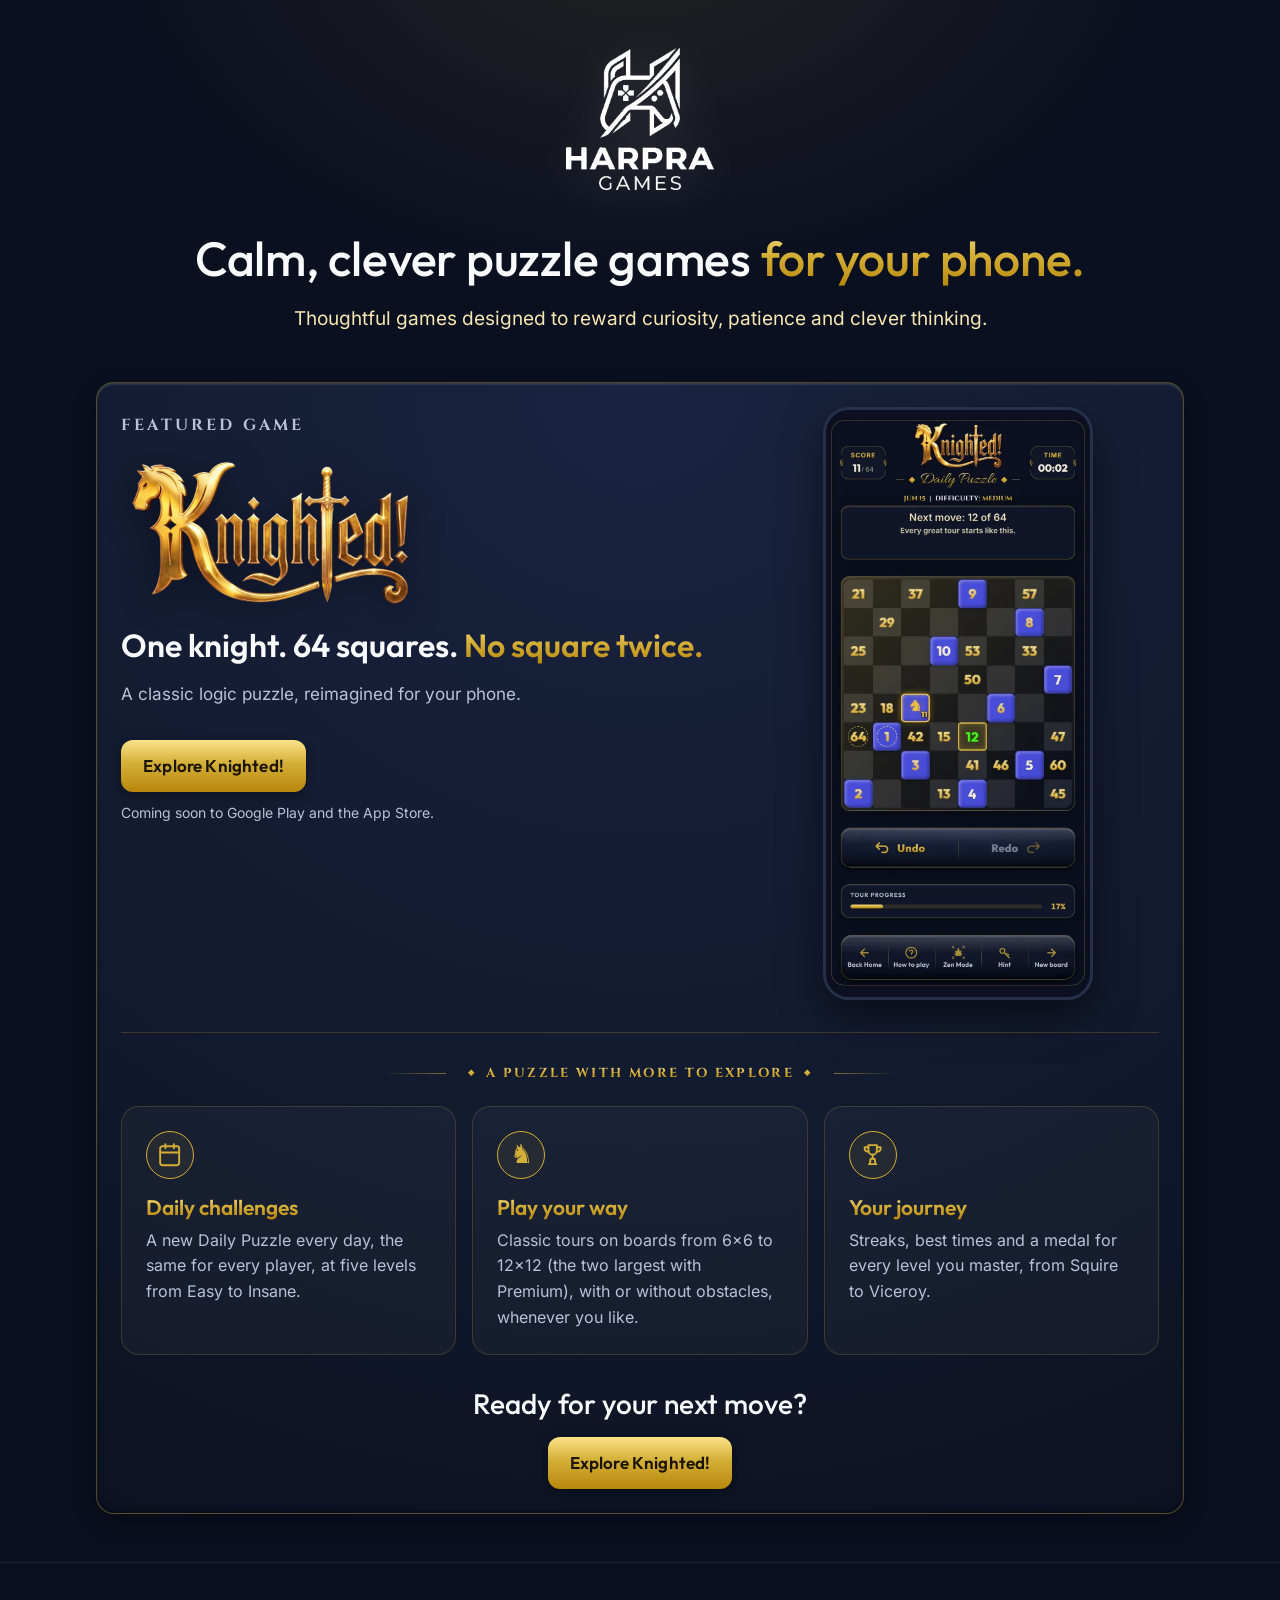
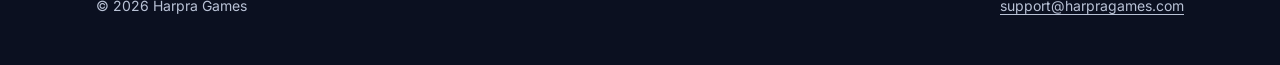
==== commit a45d7088: "Home: everything about Knighted! inside the featured box" ====
--- a/index.html
+++ b/index.html
@@ -15,8 +15,8 @@
   THE HOME PAGE, ONE JOB PER SECTION (designer's layout, 2026-10-25):
     1. the studio -- who Harpra Games is (logo, promise, philosophy);
     2. the featured game -- Knighted!, introduced once, with its screenshot;
-    3. why it's fun -- three cards;
-    4. the invitation.
+    3. inside the same box: why it's fun (three cards) and the invitation --
+       everything about Knighted! is contained in the featured box.
   The detailed selling lives on /getknighted. Keep it that way: no new content
   here, only a clearer purpose for what is here.
 -->
@@ -36,7 +36,8 @@
         </div>
     </section>
 
-    <!-- ── 2. The featured game ───────────────────────────────────────── -->
+    <!-- ── 2. The featured game: everything about Knighted! inside one box ──
+         (owner, 2026-10-25): the game, why it's fun, and the invitation. -->
     <section class="featured" aria-labelledby="h-featured">
         <div class="wrap">
             <div class="featured-card card">
@@ -52,27 +53,19 @@
                 <div class="featured-art">
                     <img class="shot" src="/knighted/shots/shot-daily.webp" alt="A Daily Puzzle in Knighted!: the knight on an 8 by 8 board of numbered squares" width="480" height="1066">
                 </div>
+                <div class="featured-more">
+                    <h2 class="band" id="h-more"><span>A puzzle with more to explore</span></h2>
+                    <div class="grid grid-3">
+                        <div class="card"><span class="perk-ico card-ico" aria-hidden="true"><svg viewBox="0 0 24 24"><rect x="3" y="4" width="18" height="18" rx="2" ry="2"/><line x1="16" y1="2" x2="16" y2="6"/><line x1="8" y1="2" x2="8" y2="6"/><line x1="3" y1="10" x2="21" y2="10"/></svg></span><h3 class="gold">Daily challenges</h3><p>A new Daily Puzzle every day, the same for every player, at five levels from Easy to Insane.</p></div>
+                        <div class="card"><span class="perk-ico card-ico glyph" aria-hidden="true">&#x265E;&#xFE0E;</span><h3 class="gold">Play your way</h3><p>Classic tours on boards from 6×6 to 12×12 (the two largest with Premium), with or without obstacles, whenever you like.</p></div>
+                        <div class="card"><span class="perk-ico card-ico" aria-hidden="true"><svg viewBox="0 0 24 24"><path d="M8 3h8v5a4 4 0 0 1-8 0z"/><path d="M8 5H4.5a3 3 0 0 0 3.6 4M16 5h3.5a3 3 0 0 1-3.6 4M12 12v4M8.5 21h7M10 16h4l.6 5H9.4z"/></svg></span><h3 class="gold">Your journey</h3><p>Streaks, best times and a medal for every level you master, from Squire to Viceroy.</p></div>
+                    </div>
+                    <div class="featured-next">
+                        <p class="featured-next-q">Ready for your next move?</p>
+                        <div class="btn-row"><a class="btn btn-primary" data-count="home-explore-knighted-bottom" href="/getknighted">Explore Knighted!</a></div>
+                    </div>
+                </div>
             </div>
-        </div>
-    </section>
-
-    <!-- ── 3. Why it's fun ────────────────────────────────────────────── -->
-    <section class="section" aria-labelledby="h-more">
-        <div class="wrap">
-            <h2 class="band" id="h-more"><span>A puzzle with more to explore</span></h2>
-            <div class="grid grid-3">
-                <div class="card"><span class="perk-ico card-ico" aria-hidden="true"><svg viewBox="0 0 24 24"><rect x="3" y="4" width="18" height="18" rx="2" ry="2"/><line x1="16" y1="2" x2="16" y2="6"/><line x1="8" y1="2" x2="8" y2="6"/><line x1="3" y1="10" x2="21" y2="10"/></svg></span><h3 class="gold">Daily challenges</h3><p>A new Daily Puzzle every day, the same for every player, at five levels from Easy to Insane.</p></div>
-                <div class="card"><span class="perk-ico card-ico glyph" aria-hidden="true">&#x265E;&#xFE0E;</span><h3 class="gold">Play your way</h3><p>Classic tours on boards from 6×6 to 12×12 (the two largest with Premium), with or without obstacles, whenever you like.</p></div>
-                <div class="card"><span class="perk-ico card-ico" aria-hidden="true"><svg viewBox="0 0 24 24"><path d="M8 3h8v5a4 4 0 0 1-8 0z"/><path d="M8 5H4.5a3 3 0 0 0 3.6 4M16 5h3.5a3 3 0 0 1-3.6 4M12 12v4M8.5 21h7M10 16h4l.6 5H9.4z"/></svg></span><h3 class="gold">Your journey</h3><p>Streaks, best times and a medal for every level you master, from Squire to Viceroy.</p></div>
-            </div>
-        </div>
-    </section>
-
-    <!-- ── 4. The invitation ──────────────────────────────────────────── -->
-    <section class="section center" aria-labelledby="h-next">
-        <div class="wrap">
-            <h2 id="h-next">Ready for your next move?</h2>
-            <div class="btn-row" style="justify-content: center;"><a class="btn btn-primary" data-count="home-explore-knighted-bottom" href="/getknighted">Explore Knighted!</a></div>
         </div>
     </section>
 </main>
--- a/site.css
+++ b/site.css
@@ -182,6 +182,17 @@
     .featured-copy .btn-row { justify-content: flex-start; }
 }
 
+/* ...and, inside the same box, why it's fun and the invitation: full width
+   under a fine gold rule, the three cards quieter than the box they sit in. */
+.featured-more { grid-column: 1 / -1; border-top: 1px solid rgba(212, 175, 55, 0.22); padding-top: var(--s5); text-align: center; }
+.featured-more .band { margin-bottom: var(--s4); }
+.featured-more .grid { text-align: left; }
+.featured-more .card { background: rgba(255, 255, 255, 0.03); box-shadow: none; border-color: rgba(212, 175, 55, 0.2); }
+.featured-next { margin-top: var(--s5); }
+.featured-card .featured-next .featured-next-q { font: 500 clamp(22px, 3.6vw, 28px)/1.2 var(--font-head); color: var(--color-text-primary); margin: 0 0 var(--s3); }
+.featured-next .btn-row { justify-content: center; }
+.featured { padding-bottom: var(--s6); }
+
 /* A screenshot from the app, in a quiet phone-shaped frame. */
 .shot { display: block; border-radius: 26px; border: 3px solid #26304a; box-shadow: var(--shadow-shot); background: #0b1020; }
 .hero-art .shot { width: min(78vw, 320px); }
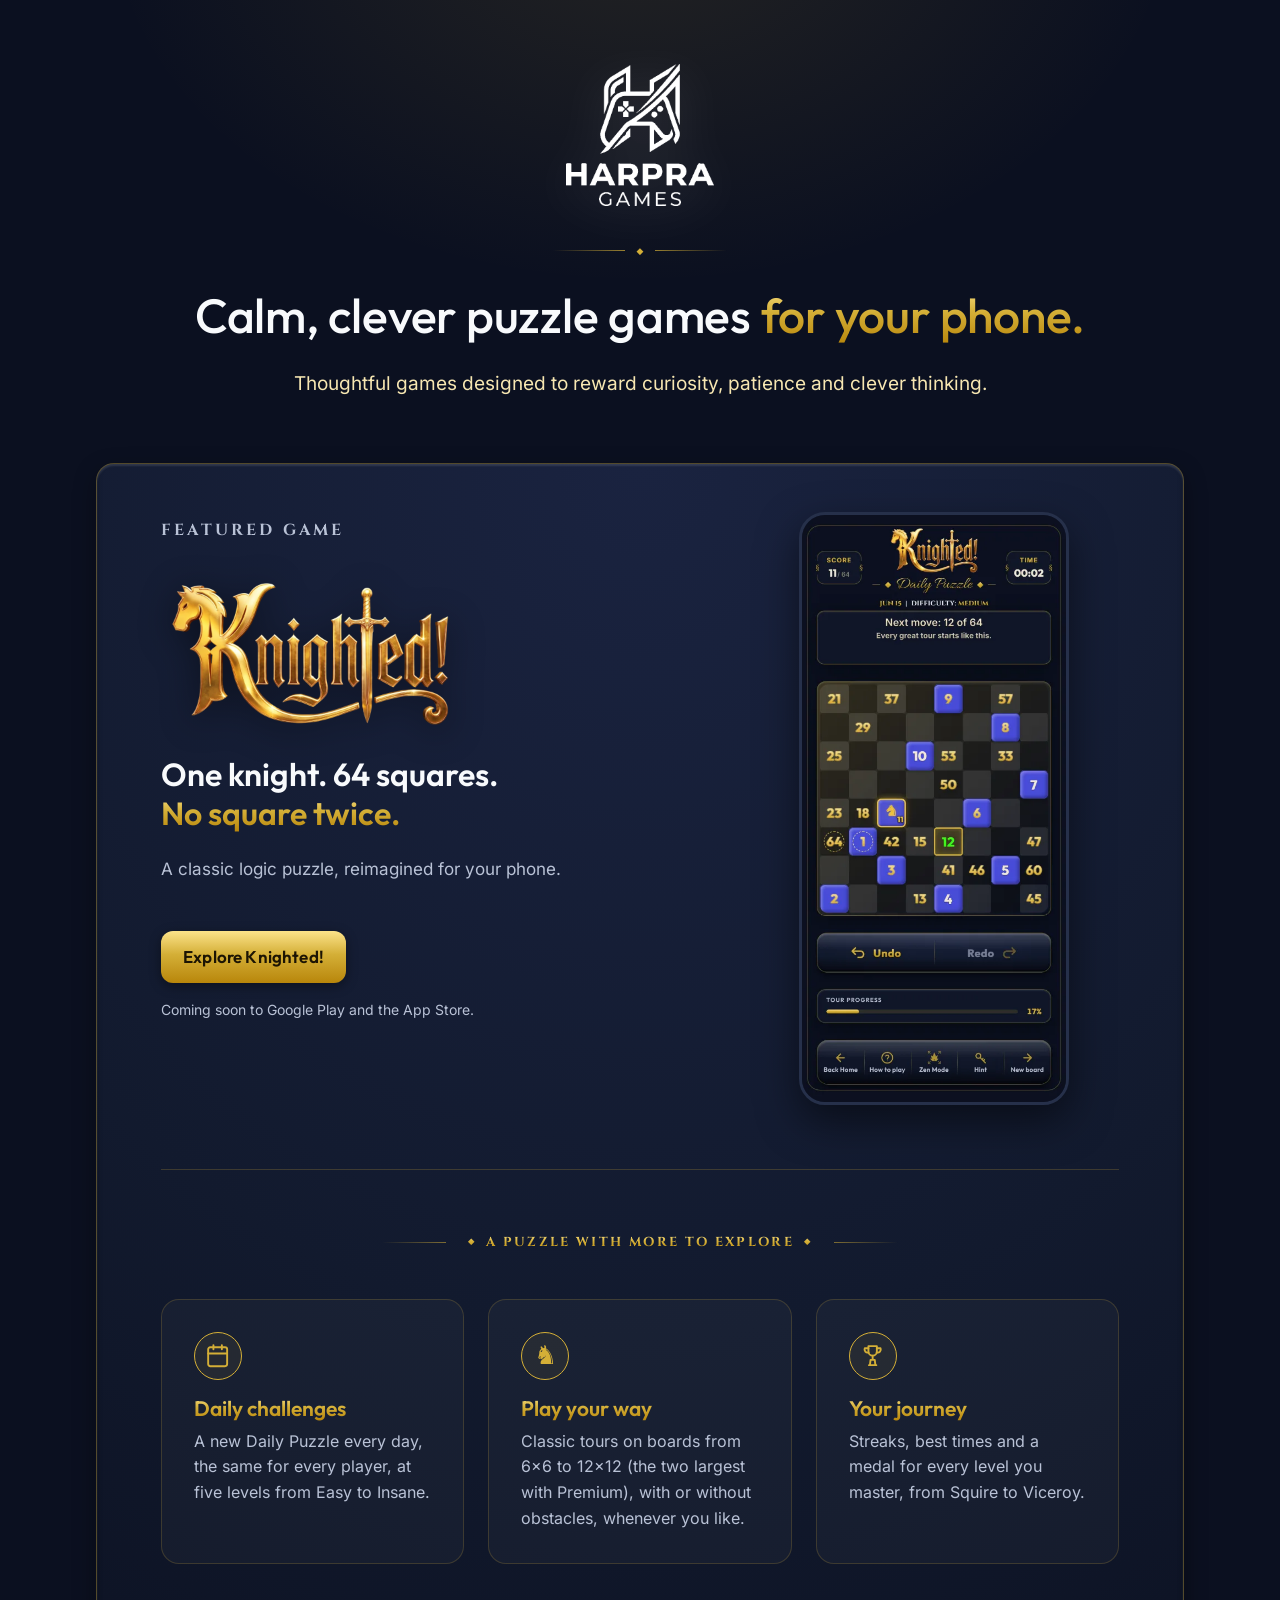
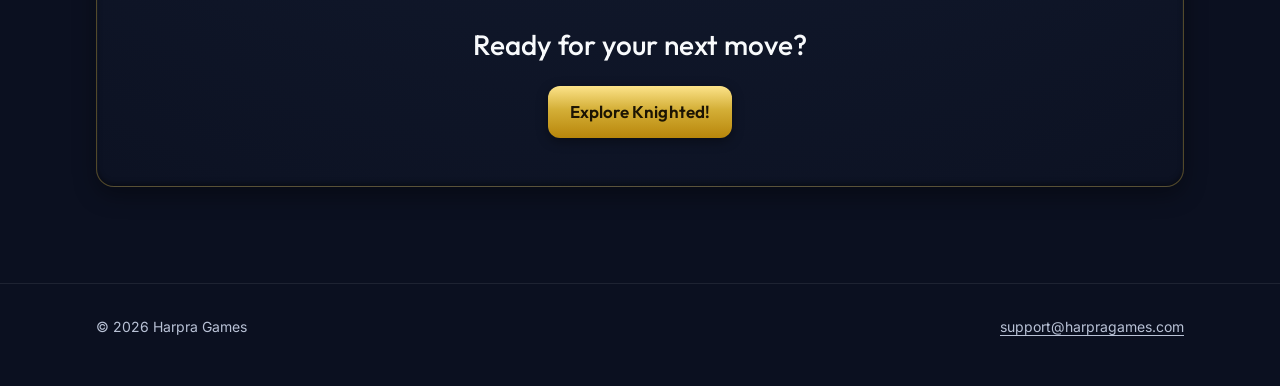
==== commit e691fbe7: "Gold ornament under the studio logo; more breathing space on desktop" ====
--- a/index.html
+++ b/index.html
@@ -31,6 +31,7 @@
     <section class="studio" aria-labelledby="h-studio">
         <div class="wrap center">
             <img class="studio-logo" src="/brand/harpra-logo.png" alt="Harpra Games" width="220" height="212">
+            <div class="ornament" aria-hidden="true"><span>◆</span></div>
             <h1 id="h-studio" class="fade-up">Calm, clever puzzle games <span class="gold">for your phone.</span></h1>
             <p class="lede measure fade-up">Thoughtful games designed to reward curiosity, patience and clever thinking.</p>
         </div>
--- a/site.css
+++ b/site.css
@@ -90,6 +90,13 @@
 .band::after { transform: scaleX(-1); }
 .band span::before, .band span::after { content: "◆"; font-size: 8px; padding: 0 10px; vertical-align: 2px; }
 .band.left { justify-content: flex-start; }
+/* Phones: a long band ("A puzzle with more to explore") may not fit on one line
+   with its letter-spacing and side rules, so it drops the rules, tightens and wraps. */
+@media (max-width: 480px) {
+    .band { letter-spacing: 0.1em; font-size: 12px; }
+    .band::before, .band::after { display: none; }
+    .band span { white-space: normal; text-align: center; text-wrap: balance; }   /* two even lines, never one word alone */
+}
 .band.left::before { display: none; }
 
 /* ── Buttons ──────────────────────────────────────────────────────────── */
@@ -147,7 +154,13 @@
 /* Home 1 -- the studio: the Harpra Games logo as the app's splash shows it
    (index.html #splash-logo), with the promise and the philosophy beneath it. */
 .studio { padding: var(--s6) 0 var(--s6); }   /* no header above it: the logo opens the page */
-.studio h1 { margin: var(--s5) 0 var(--s3); }
+.studio h1 { margin: var(--s4) 0 var(--s3); }
+/* The app's ornament without words: gold rule, diamond, gold rule (as on the
+   section bands), between the studio logo and its promise. */
+.ornament { display: flex; align-items: center; justify-content: center; gap: 12px; margin: var(--s4) auto 0; color: var(--color-primary); }
+.ornament::before, .ornament::after { content: ""; height: 1px; width: 72px; background: linear-gradient(90deg, transparent, rgba(212, 175, 55, 0.7)); }
+.ornament::after { transform: scaleX(-1); }
+.ornament span { font-size: 9px; line-height: 1; }
 .studio .lede { margin-bottom: 0; }
 .studio-logo {
     display: inline-block; width: 148px; max-width: 38vw; height: auto;
@@ -158,13 +171,18 @@
 
 /* Home 2 -- the featured game: Knighted!, introduced once, beside its board. */
 .featured { padding-bottom: var(--s5); }
-.featured-card { display: grid; gap: var(--s5); align-items: center; padding: var(--s5) var(--s4); text-align: center; }
+/* minmax(0, 1fr) and min-width: 0, not the default "auto": a grid column
+   otherwise grows to its widest content (the cards' text, the 300px
+   wordmark) and spills past the box on a phone -- hidden by the page's
+   overflow-x: clip, so it looked cut off rather than scrolling. */
+.featured-card { display: grid; grid-template-columns: minmax(0, 1fr); gap: var(--s5); align-items: center; padding: var(--s5) var(--s4); text-align: center; }
+.featured-card > * { min-width: 0; }
 .featured-copy .wordmark { width: min(100%, 300px); margin: 0 auto var(--s2); }
 /* .featured-card is a .card too, whose generic paragraph rule would shrink these. */
 .featured-card .featured-tag { font: 600 clamp(22px, 3.6vw, 32px)/1.2 var(--font-head); color: var(--color-text-primary); margin: 0 0 var(--s2); }
 .featured-card .featured-copy > p.muted { font-size: 17px; }
-/* Narrow screens: the gold half on its own line, never split mid-phrase. */
-@media (max-width: 879px) { .featured-tag .gold { display: block; } }
+/* The gold half on its own line at every size, never split mid-phrase. */
+.featured-tag .gold, .hero-copy h1 .gold { display: block; }
 .featured-card .store-note { font-size: 14px; margin-top: 10px; }
 .featured-copy .btn-row { justify-content: center; margin-top: var(--s4); }
 .featured-art { display: flex; justify-content: center; }
@@ -172,7 +190,7 @@
 @media (min-width: 880px) {
     /* The copy starts near the card's top edge instead of floating mid-card
        beside the tall screenshot; the space it frees goes between its lines. */
-    .featured-card { grid-template-columns: 1.2fr 0.8fr; padding: var(--s5) var(--s6); text-align: left; align-items: start; }
+    .featured-card { grid-template-columns: minmax(0, 1.2fr) minmax(0, 0.8fr); padding: var(--s5) var(--s6); text-align: left; align-items: start; }
     .featured-copy { padding-top: var(--s2); }
     .featured-copy .eyebrow { margin-bottom: var(--s2); }
     .featured-copy .wordmark { margin-bottom: var(--s3); }
@@ -386,3 +404,28 @@
 .fade-up { animation: fade-up 0.8s ease both; }
 @keyframes fade-up { from { opacity: 0; transform: translateY(10px); } to { opacity: 1; transform: none; } }
 @media (prefers-reduced-motion: reduce) { *, *::before, *::after { animation: none !important; transition: none !important; } }
+
+/* DESKTOP BREATHING SPACE (owner, 2026-10-25): on wide screens every group
+   gets more room around it, so the page reads as separate parts. Phones keep
+   their tighter spacing. LAST IN THE FILE on purpose, so it wins over the
+   general rules above. */
+@media (min-width: 880px) {
+    .studio { padding: var(--s7) 0; }
+    .studio .ornament { margin-top: var(--s5); }
+    .studio h1 { margin-top: var(--s5); margin-bottom: var(--s4); }
+    .featured { padding-bottom: var(--s8); }
+    .featured-card.card { row-gap: var(--s7); padding: var(--s6) var(--s7); }
+    .featured-copy .eyebrow { margin-bottom: var(--s4); }
+    .featured-copy .wordmark { margin-bottom: var(--s4); }
+    .featured-card .featured-tag { margin-bottom: var(--s4); }
+    .featured-copy .btn-row { margin-top: var(--s6); }
+    .featured-card .store-note { margin-top: var(--s3); }
+    .featured-more { padding-top: var(--s7); }
+    .featured-more .band { margin-bottom: var(--s6); }
+    .featured-more .grid { gap: var(--s4); }
+    .featured-next { margin-top: var(--s7); }
+    .featured-card .featured-next .featured-next-q { margin-bottom: var(--s4); }
+    .section { padding: var(--s7) 0; }
+    .grid { gap: var(--s4); }
+    .card { padding: var(--s5); }
+}
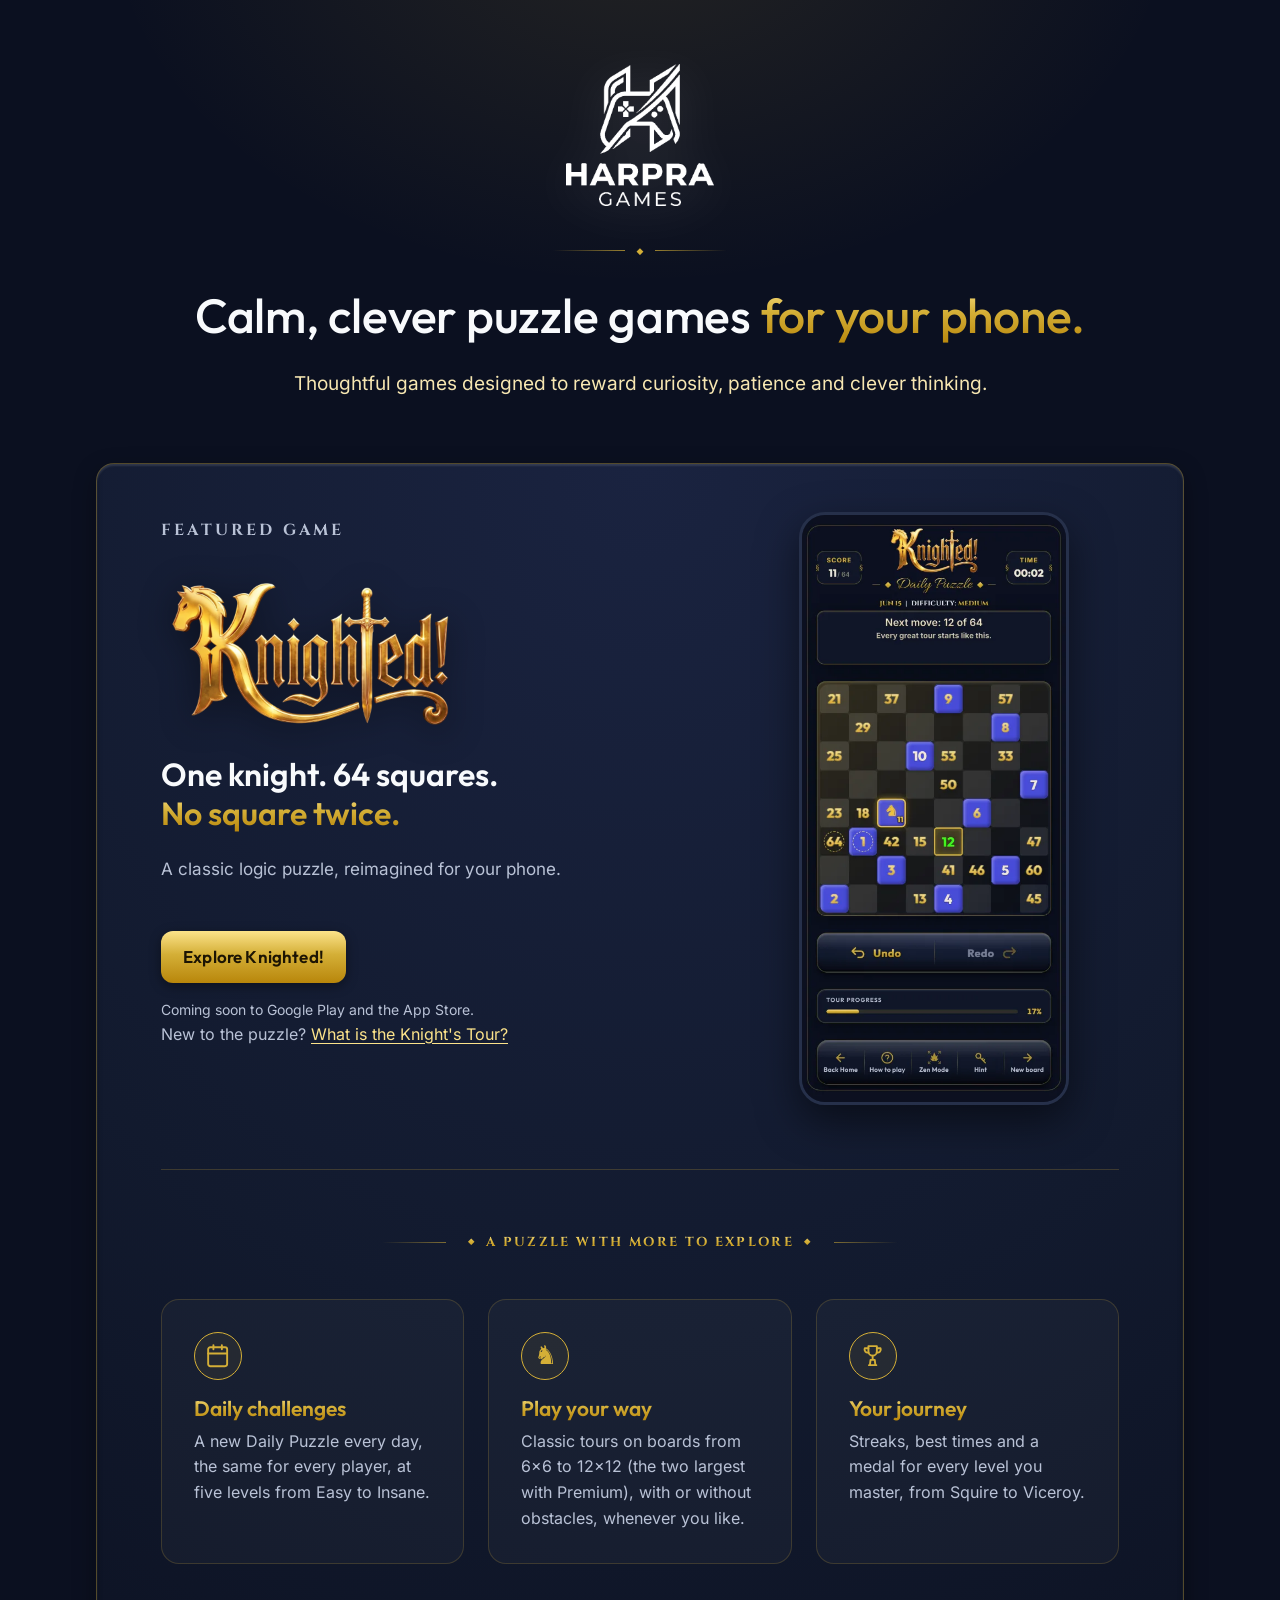
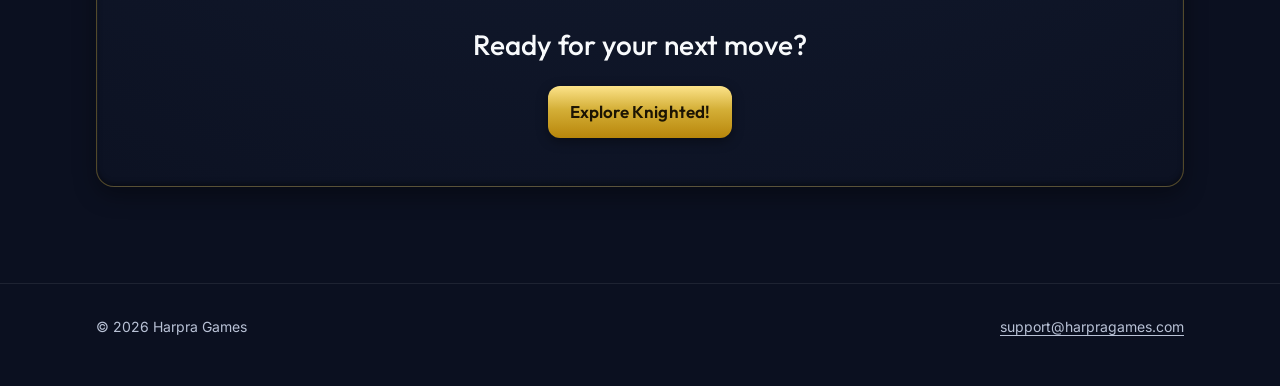
==== commit 36957244: "Home: a link to the Knight's Tour page in the featured Knighted! box Co-Authored-By: Claude Opus 5.5" ====
--- a/index.html
+++ b/index.html
@@ -3,8 +3,46 @@
 <head>
 <meta charset="utf-8">
 <meta name="viewport" content="width=device-width, initial-scale=1">
-<title>Harpra Games — Calm, Clever Puzzle Games</title>
-<meta name="description" content="Thoughtful puzzle games for your phone from Harpra Games, including Knighted!, a modern take on the classic Knight's Tour.">
+<title>Harpra Games — Calm, Clever Puzzle Games for Your Phone</title>
+<meta name="description" content="Harpra Games makes calm, clever puzzle games for your phone, including Knighted!, a modern take on the classic Knight's Tour chess puzzle with a new Daily Puzzle every day.">
+<!-- SEO and link previews (2026-10-26): one canonical address per page; the
+     preview image and text WhatsApp, Facebook, X and others show for a link. -->
+<link rel="canonical" href="https://harpragames.com/">
+<meta property="og:type" content="website">
+<meta property="og:site_name" content="Harpra Games">
+<meta property="og:url" content="https://harpragames.com/">
+<meta property="og:title" content="Harpra Games">
+<meta property="og:description" content="Calm, clever puzzle games for your phone. Home of Knighted!, the Knight's Tour puzzle.">
+<meta property="og:image" content="https://harpragames.com/brand/og-harpra.jpg">
+<meta property="og:image:width" content="1200">
+<meta property="og:image:height" content="630">
+<meta property="og:image:alt" content="Harpra Games: calm, clever puzzle games for your phone.">
+<meta name="twitter:card" content="summary_large_image">
+<meta name="theme-color" content="#0b1020">
+<script type="application/ld+json">
+{
+ "@context": "https://schema.org",
+ "@graph": [
+  {
+   "@type": "Organization",
+   "@id": "https://harpragames.com/#org",
+   "name": "Harpra Games",
+   "url": "https://harpragames.com/",
+   "logo": "https://harpragames.com/brand/harpra-logo.png",
+   "email": "support@harpragames.com"
+  },
+  {
+   "@type": "WebSite",
+   "@id": "https://harpragames.com/#site",
+   "url": "https://harpragames.com/",
+   "name": "Harpra Games",
+   "publisher": {
+    "@id": "https://harpragames.com/#org"
+   }
+  }
+ ]
+}
+</script>
 <link rel="icon" href="/brand/harpra-icon-32.png" type="image/png" sizes="32x32">
 <link rel="apple-touch-icon" href="/brand/harpra-icon-180.png">
 <link rel="preload" href="/fonts/outfit-600-normal-latin.woff2" as="font" type="font/woff2" crossorigin>
@@ -50,6 +88,8 @@
                     <div class="btn-row"><a class="btn btn-primary" data-count="home-explore-knighted" href="/getknighted">Explore Knighted!</a></div>
                     <!-- AT LAUNCH: say where it is live (site/README.md). -->
                     <p class="store-note">Coming soon to Google Play and the App Store.</p>
+                    <!-- The home page's one way to the puzzle's own page (owner, 2026-11-17). -->
+                    <p class="featured-learn">New to the puzzle? <a href="/knighted/knights-tour" data-count="home-knights-tour">What is the Knight's Tour?</a></p>
                 </div>
                 <div class="featured-art">
                     <img class="shot" src="/knighted/shots/shot-daily.webp" alt="A Daily Puzzle in Knighted!: the knight on an 8 by 8 board of numbered squares" width="480" height="1066">
--- a/site.css
+++ b/site.css
@@ -184,6 +184,7 @@
 /* The gold half on its own line at every size, never split mid-phrase. */
 .featured-tag .gold, .hero-copy h1 .gold { display: block; }
 .featured-card .store-note { font-size: 14px; margin-top: 10px; }
+.featured-learn { font-size: 15px; color: var(--color-text-secondary); margin: var(--s3) 0 0; }
 .featured-copy .btn-row { justify-content: center; margin-top: var(--s4); }
 .featured-art { display: flex; justify-content: center; }
 .featured-art .shot { width: min(66vw, 270px); }
@@ -386,6 +387,7 @@
 .howto-tiles li { color: var(--color-text-secondary); font-size: 16px; }
 .howto-tiles strong { display: block; font: 700 13px/1.4 var(--font-label); letter-spacing: 0.14em; text-transform: uppercase; color: var(--color-primary); }
 .howto-tiles b { color: var(--color-text-cream); }
+.howto-more { grid-column: 1 / -1; margin: 0; font-size: 15px; color: var(--color-text-secondary); text-align: center; }
 
 /* FAQ accordions (native <details>: keyboard and touch for free). */
 .faq-group { margin-bottom: var(--s5); }
@@ -399,6 +401,99 @@
 .faq .answer p { color: var(--color-text-secondary); font-size: 16px; }
 .faq .answer p:last-child { margin-bottom: 0; }
 .callout { border-left: 3px solid var(--color-primary); padding: 4px 0 4px 14px; color: var(--color-text-cream) !important; }
+
+/* The Knight's Tour page (knighted/knights-tour.html): boards in the app's
+   own look (style.css .square.played / .current / .knight-piece and the Guide
+   me arrow .why-arrow), a timeline, the play card and the references.
+   Indigo pillow tiles #484CD8 with cream numerals, the gold knight #EDC13C,
+   the green arrow #57c785. Sizes are in container units so one rule set
+   serves the hero board and the small diagrams. ROWS ARE FIXED AT 1fr: left
+   to size themselves, a row holding a numeral grew taller than the empty ones
+   and the squares changed shape as the tour went on (2026-11-17). */
+.tour-doc .doc-head .eyebrow { margin-bottom: var(--s2); }
+.tour-figure { margin: 0 0 var(--s5); padding: var(--s3); text-align: center; }
+.tour-figure-plain { padding: 0; }
+.kb { width: 100%; max-width: 440px; margin: 0 auto; padding: 5px; border-radius: 12px; background: #121a2e; border: 1px solid rgba(212, 175, 55, 0.25); box-shadow: 0 8px 22px rgba(0, 0, 0, 0.35); }
+.kb-small { max-width: 300px; }
+.kb-in { position: relative; display: grid; grid-template-columns: repeat(var(--n, 8), minmax(0, 1fr)); grid-template-rows: repeat(var(--n, 8), minmax(0, 1fr)); aspect-ratio: 1; container-type: inline-size; border-radius: 8px; overflow: hidden; }
+.kb-sq { display: flex; align-items: center; justify-content: center; font: 600 calc(37cqw / var(--n, 8))/1 var(--font-head); color: #f3e8d2; font-variant-numeric: tabular-nums; }
+.kb-sq.l { background: rgba(255, 255, 255, 0.08); }
+.kb-sq.d { background: rgba(0, 0, 0, 0.2); }
+.kb-sq.played { background: #484CD8; border-radius: calc(9cqw / var(--n, 8)); text-shadow: 0 1px 1px rgba(0, 0, 0, 0.3);
+    box-shadow: inset 0 0 0 1px #383ba8, inset 0.4cqw 0.4cqw 0.8cqw #8385e4, inset -0.4cqw -0.4cqw 0.8cqw #323597, 0 1px 2px rgba(0, 0, 0, 0.3); }
+.kb-sq.current { outline: 2px solid #EDC13C; outline-offset: -2px; }
+.kb-sq.last, .kb-sq.end { color: #EDC13C; outline: 2px solid #EDC13C; outline-offset: -2px; }
+.kb-sq.target, .kb-sq.cand { box-shadow: inset 0 0 0 0.45cqw #57c785; background: rgba(87, 199, 133, 0.16); }
+.kb-sq.cand { color: #8fe0b0; font-weight: 600; }
+.kb-sq.cand.pick { background: rgba(87, 199, 133, 0.34); color: #fff; box-shadow: inset 0 0 0 0.7cqw #57c785; }
+.kb-ov { position: absolute; inset: 0; width: 100%; height: 100%; pointer-events: none; z-index: 2; overflow: visible; }
+.kb-arrow { fill: none; stroke: #57c785; stroke-width: .075; stroke-linecap: round; stroke-linejoin: round; stroke-dasharray: 1; stroke-dashoffset: 1; animation: kbDraw .3s cubic-bezier(.32, .9, .4, 1) forwards; }
+.kb-head { fill: #57c785; opacity: 0; animation: kbIn .12s ease-out .22s forwards; }
+.kb-arrow, .kb-head { filter: drop-shadow(0 0 1px rgba(0, 0, 0, .85)); }
+.kb-arrow.still { stroke-dasharray: none; stroke-dashoffset: 0; animation: none; }
+.kb-head.still { opacity: 1; animation: none; }
+@keyframes kbDraw { to { stroke-dashoffset: 0; } }
+@keyframes kbIn { to { opacity: 1; } }
+.kb-knight { position: absolute; left: 0; top: 0; width: calc(100% / var(--n, 8)); height: calc(100% / var(--n, 8)); display: flex; align-items: center; justify-content: center; z-index: 3; pointer-events: none;
+    font-size: calc(76cqw / var(--n, 8)); line-height: 1; color: #EDC13C; filter: drop-shadow(0 0 1.2cqw rgba(237, 193, 60, 0.55));
+    transform: translate(calc(var(--x, 0) * 100%), calc(var(--y, 0) * 100%)); transition: transform .34s cubic-bezier(0.34, 1.56, 0.64, 1), opacity .3s; }
+.kb-knight.gone { opacity: 0; }
+.kb-small .kb-knight { font-size: calc(84cqw / var(--n, 8)); }
+.kb-mid { max-width: 340px; }
+/* The hero's player: play/pause, step back and forward, restart, the count. */
+.tour-controls { display: flex; align-items: flex-start; justify-content: center; gap: 14px; width: 100%; }
+.tc-btn { display: inline-flex; flex-direction: column; align-items: center; gap: 6px; background: none; border: none; padding: 0; cursor: pointer; color: var(--color-text-cream); font: 600 12px/1 var(--font-body); }
+.tc-btn > svg, .tc-face { width: 44px; height: 44px; box-sizing: border-box; border-radius: 50%; border: 1px solid var(--color-border-accent); background: var(--color-surface-raised); padding: 12px; fill: currentColor; margin: 4px 0; }
+.tc-btn > svg.i-line { fill: none; stroke: currentColor; stroke-width: 2.4; stroke-linecap: round; stroke-linejoin: round; }
+.tc-btn:hover > svg { border-color: var(--color-primary); }
+.tc-btn:focus-visible { outline: 2px solid var(--color-focus); outline-offset: 4px; border-radius: 10px; }
+.tc-label { color: var(--color-text-secondary); letter-spacing: .02em; }
+.tc-face { display: flex; align-items: center; justify-content: center; width: 52px; height: 52px; padding: 0; margin: 0; background: var(--gold-gradient); border: none; color: var(--color-ink-on-gold); }
+.tc-face svg { width: 22px; height: 22px; fill: currentColor; }
+.tc-play .i-pause, .tc-play.is-playing .i-play { display: none; }
+.tc-play.is-playing .i-pause { display: block; }
+.tc-count { width: 100%; font-size: 15px; color: var(--color-text-secondary); font-variant-numeric: tabular-nums; }
+.tc-count b { color: var(--color-text-cream); }
+/* The knight's graph (5x5). */
+.kg { display: block; width: 100%; max-width: 340px; margin: 0 auto; border-radius: 12px; background: #121a2e; border: 1px solid rgba(212, 175, 55, 0.25); }
+.kg-sq .l { fill: rgba(255, 255, 255, 0.06); }
+.kg-sq .d { fill: rgba(0, 0, 0, 0.2); }
+.kg-edges line { stroke: rgba(212, 175, 55, 0.55); stroke-width: .03; stroke-linecap: round; }
+.kg-dot circle { fill: #484CD8; stroke: #8385e4; stroke-width: .025; }
+.kg-dot text { fill: #f3e8d2; font: 600 .2px var(--font-head); text-anchor: middle; dominant-baseline: central; }
+.kg-dot.kg-2 circle { fill: #b8860b; stroke: #fce38a; }
+.kg-dot.kg-8 circle { fill: #2f9e63; stroke: #8fe0b0; }
+/* Warnsdorff's worked example: board beside the steps, stacked on a phone. */
+.tour-worked { display: grid; grid-template-columns: minmax(0, 1fr) minmax(0, 1fr); gap: var(--s4); align-items: center; margin: var(--s4) 0; }
+.tour-worked-board { margin: 0; }
+.tour-steps { margin: 0; padding-left: 1.3em; }
+.tour-steps li { margin-bottom: var(--s2); }
+.tour-steps b { color: var(--color-text-cream); }
+@media (max-width: 640px) { .tour-worked { grid-template-columns: 1fr; gap: var(--s3); } }
+.tour-faq { margin-top: var(--s5); }
+.tour-faq .answer a { white-space: nowrap; }
+.tour-pair { display: grid; grid-template-columns: 1fr 1fr; gap: var(--s3); margin: var(--s4) 0; }
+.tour-pair-item { min-width: 0; }
+.tour-cap { text-align: center; font-size: 15px; margin: var(--s2) 0 0; color: var(--color-text-secondary) !important; }
+.tour-cap b { color: var(--color-text-cream); }
+@media (max-width: 420px) { .tour-pair { gap: var(--s2); } .tour-cap { font-size: 13px; } }
+.tour-figure-plain figcaption { display: block; max-width: 52ch; margin: var(--s3) auto 0; }
+.doc h3 { font-size: 18px; margin: var(--s4) 0 var(--s2); color: var(--color-text-cream); }
+.tour-facts b { color: var(--color-text-cream); }
+.tour-figure figcaption { display: flex; flex-wrap: wrap; align-items: center; justify-content: center; gap: 12px; margin-top: var(--s3); font-size: 15px; }
+.timeline { list-style: none; padding: 0 !important; margin: 0; border-left: 2px solid rgba(212, 175, 55, 0.4); }
+.timeline li { position: relative; padding: 0 0 var(--s3) var(--s4); margin: 0; }
+.timeline li::before { content: ""; position: absolute; left: -7px; top: 7px; width: 12px; height: 12px; border-radius: 50%; background: var(--gold-gradient); }
+.timeline b { color: var(--color-text-cream); }
+.tour-cta { margin: var(--s5) 0; text-align: center; }
+.tour-cta h2 { margin: 0 0 var(--s3); }
+.tour-cta .store-note { font-size: 14px; }
+.tour-cta img { width: 220px; height: auto; display: block; margin: 0 auto var(--s3); }
+.tour-cta p { margin: 0 auto var(--s3); max-width: 56ch; }
+.tour-cta .btn-row { justify-content: center; margin-bottom: var(--s3); }
+.tour-cta .btn-row:last-child { margin-bottom: 0; }
+.sources h2 { font: 700 14px/1.3 var(--font-label); letter-spacing: 0.16em; text-transform: uppercase; color: var(--color-primary); }
+.sources li, .sources p { font-size: 14px; color: var(--color-text-secondary); }
 
 /* ── Motion: subtle, and none for anyone who asks for none ───────────── */
 .fade-up { animation: fade-up 0.8s ease both; }
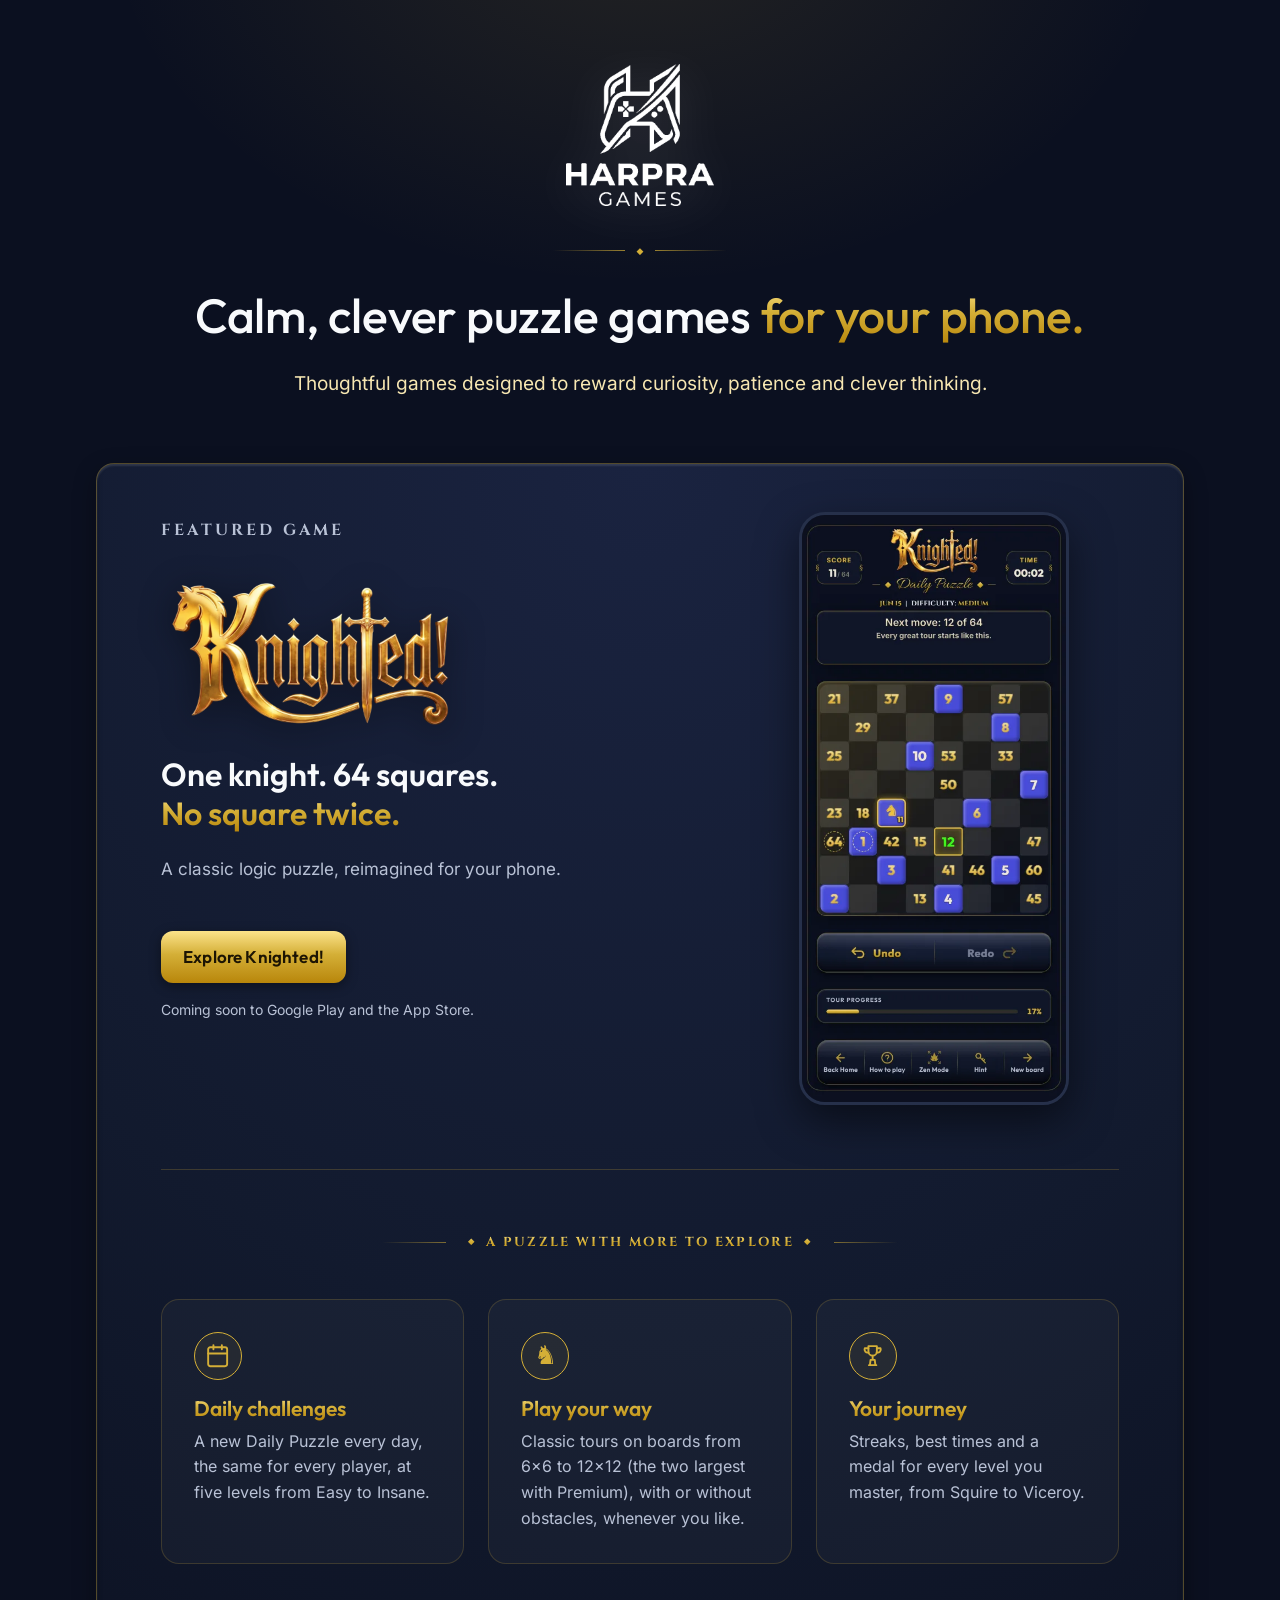
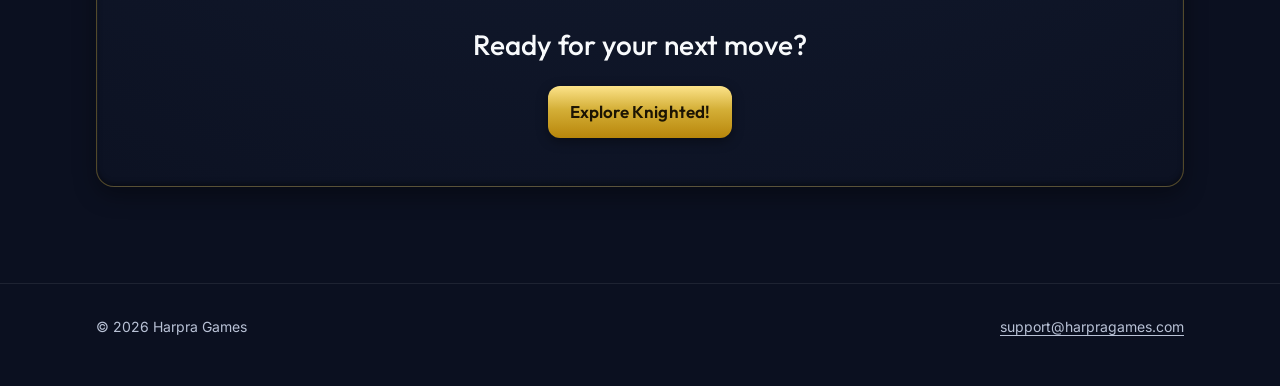
==== commit d2fe7308: "Knight's Tour link moves from the home page to the Knighted! page, under How it works Co-Authored-By" ====
--- a/index.html
+++ b/index.html
@@ -88,8 +88,6 @@
                     <div class="btn-row"><a class="btn btn-primary" data-count="home-explore-knighted" href="/getknighted">Explore Knighted!</a></div>
                     <!-- AT LAUNCH: say where it is live (site/README.md). -->
                     <p class="store-note">Coming soon to Google Play and the App Store.</p>
-                    <!-- The home page's one way to the puzzle's own page (owner, 2026-11-17). -->
-                    <p class="featured-learn">New to the puzzle? <a href="/knighted/knights-tour" data-count="home-knights-tour">What is the Knight's Tour?</a></p>
                 </div>
                 <div class="featured-art">
                     <img class="shot" src="/knighted/shots/shot-daily.webp" alt="A Daily Puzzle in Knighted!: the knight on an 8 by 8 board of numbered squares" width="480" height="1066">
--- a/site.css
+++ b/site.css
@@ -184,7 +184,7 @@
 /* The gold half on its own line at every size, never split mid-phrase. */
 .featured-tag .gold, .hero-copy h1 .gold { display: block; }
 .featured-card .store-note { font-size: 14px; margin-top: 10px; }
-.featured-learn { font-size: 15px; color: var(--color-text-secondary); margin: var(--s3) 0 0; }
+.how-learn { text-align: center; font-size: 16px; color: var(--color-text-secondary); margin: var(--s5) 0 0; }
 .featured-copy .btn-row { justify-content: center; margin-top: var(--s4); }
 .featured-art { display: flex; justify-content: center; }
 .featured-art .shot { width: min(66vw, 270px); }
